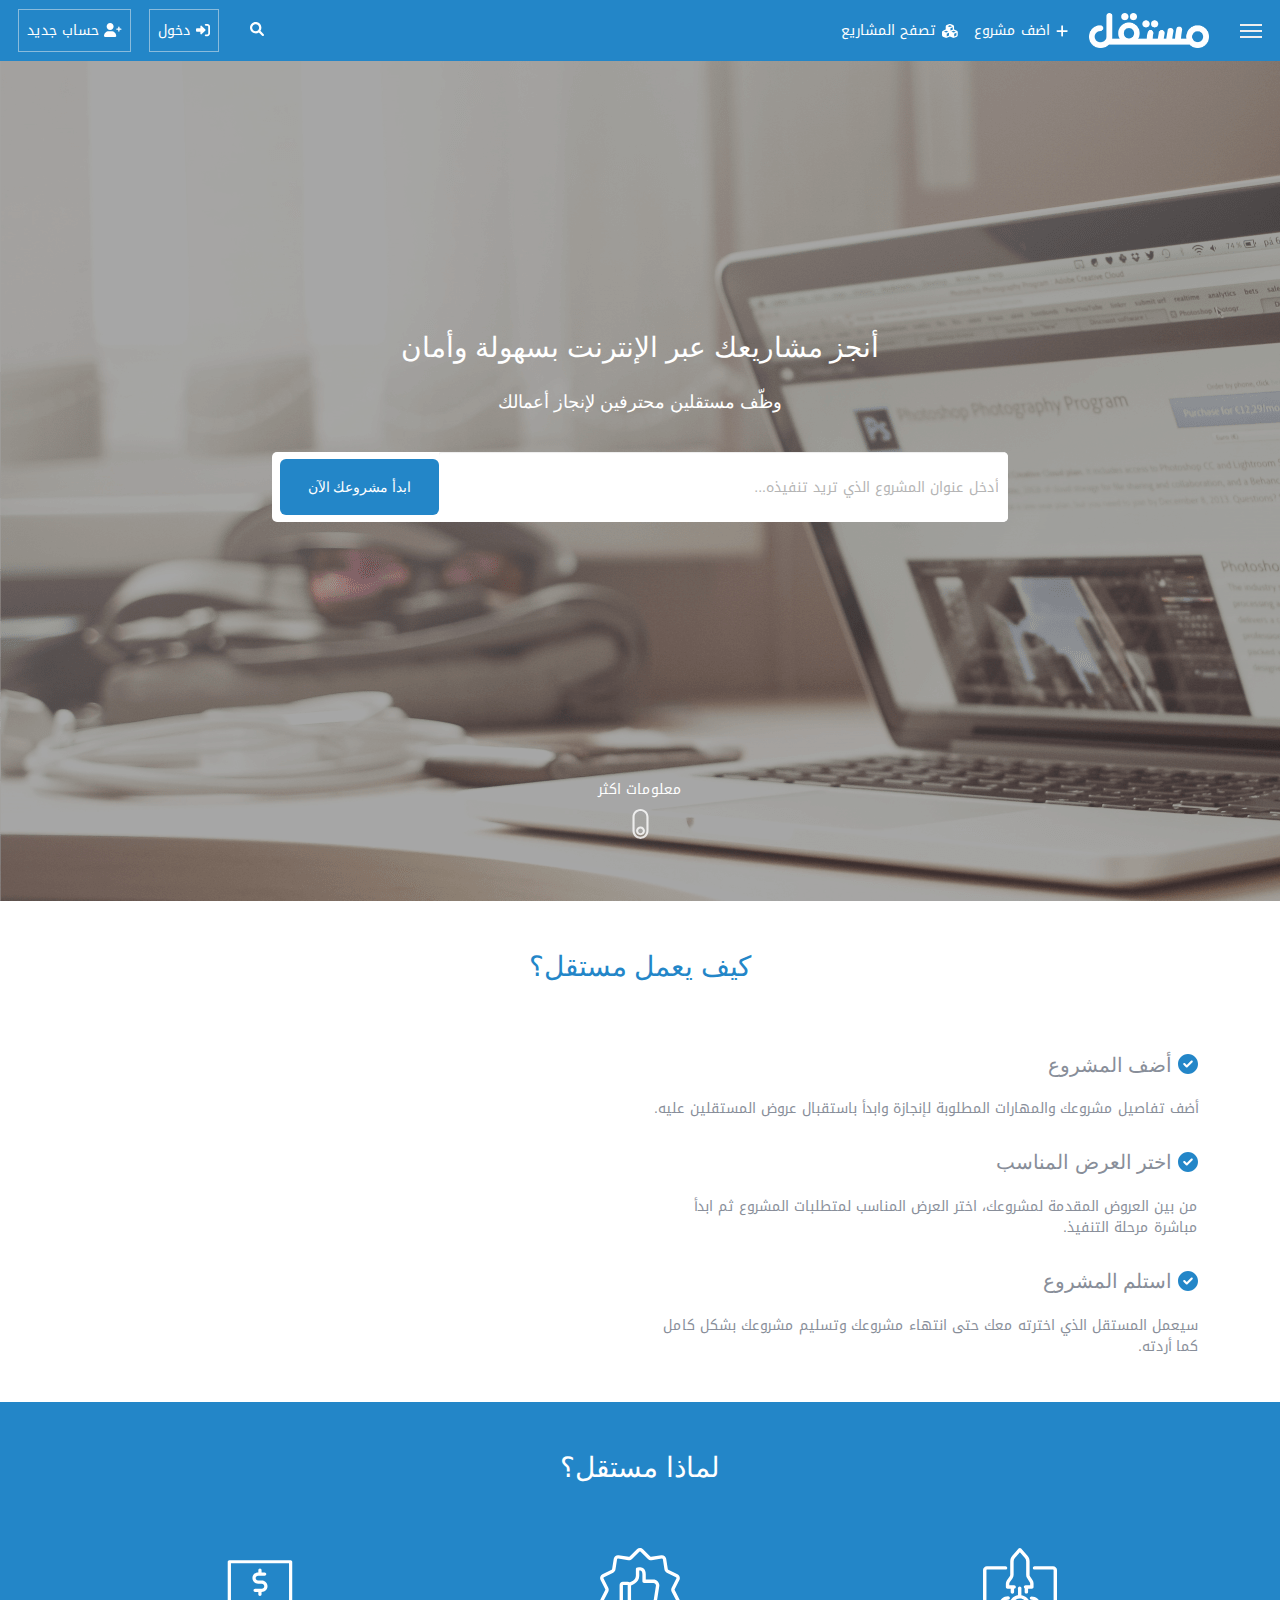
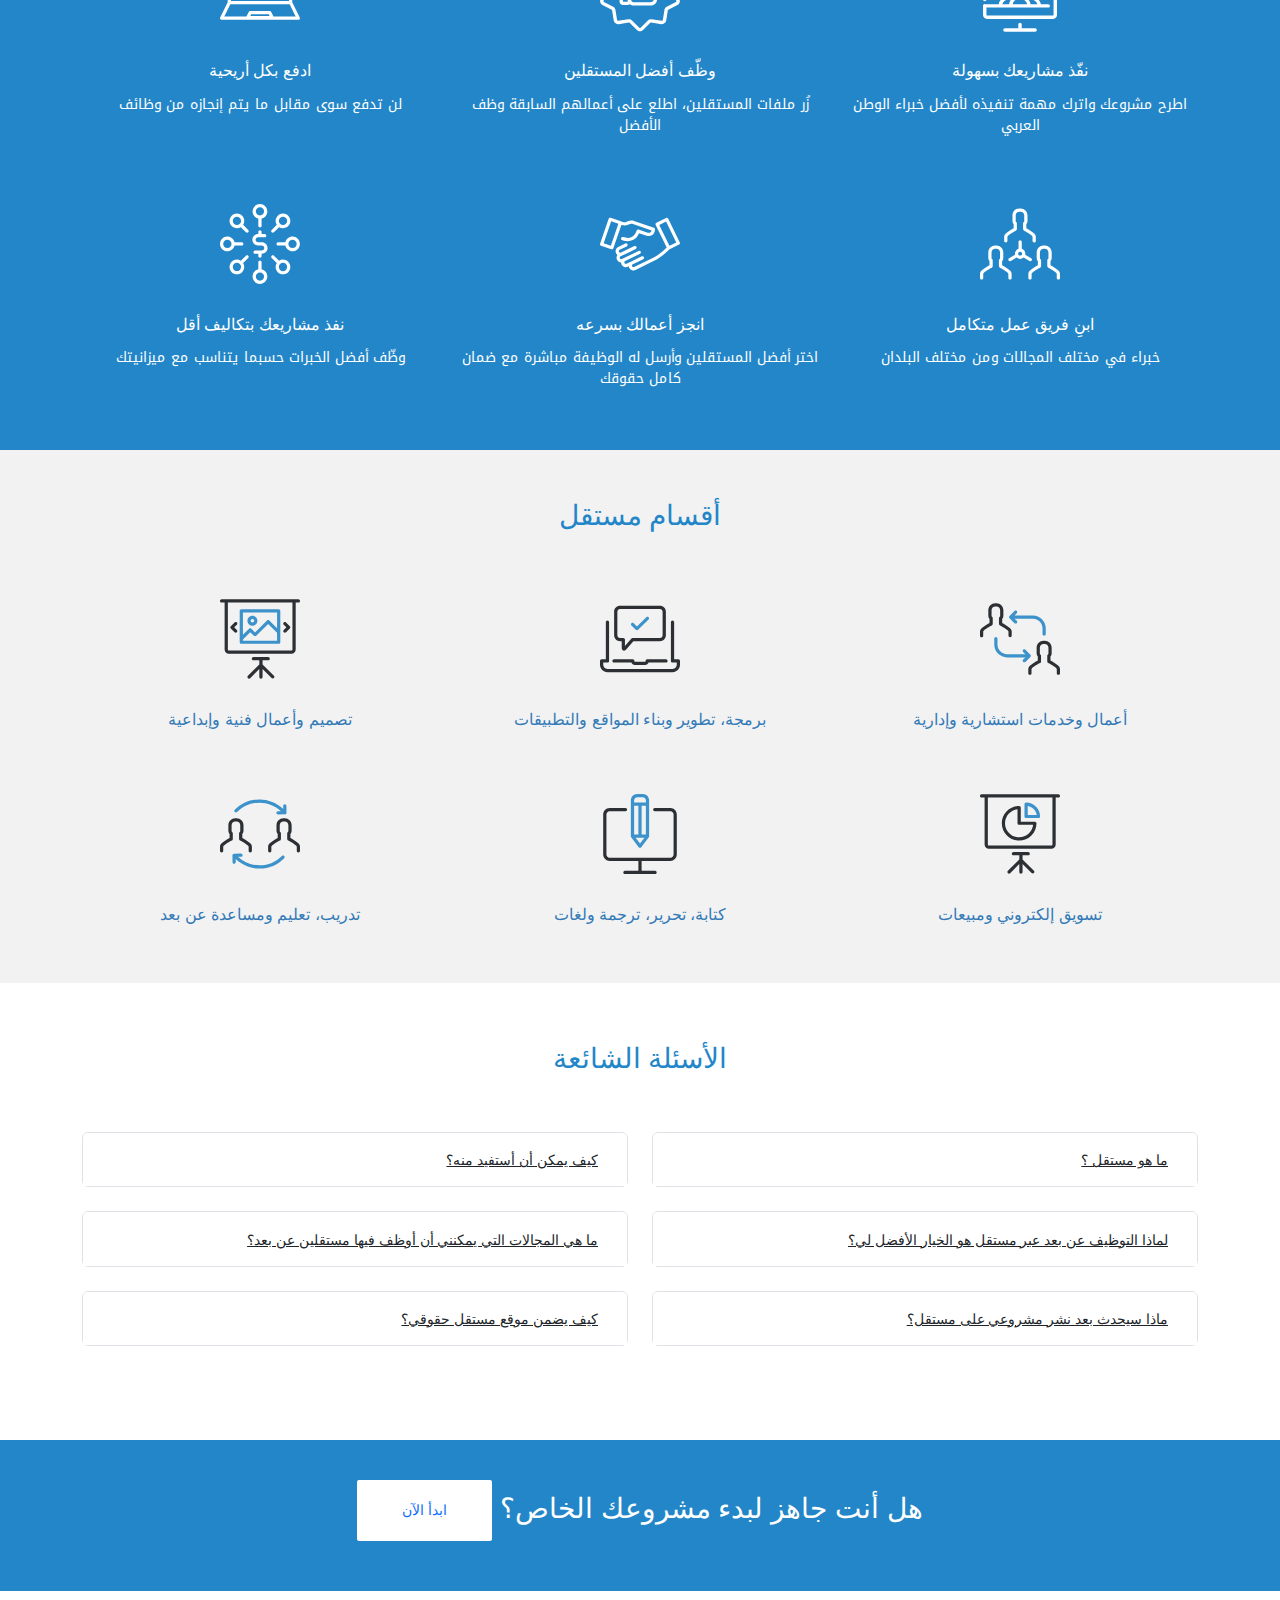
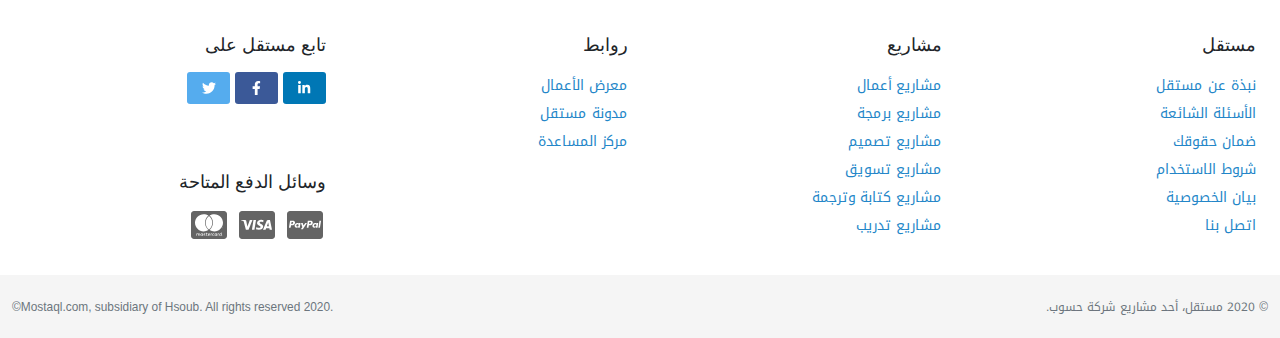
==== project-info.html @ 2484c8c3 "last update" ====
<!DOCTYPE html>
<html lang="ar" dir="rtl">

<head>
  <meta charset="UTF-8">
  <meta http-equiv="X-UA-Compatible" content="IE=edge">
  <meta name="viewport" content="width=device-width, initial-scale=1.0">
  <!-- Main Css Fonts File   -->
  <link rel="stylesheet" href="fonts/fontStyle.css">
  <!-- Main Normalize Css File   -->
  <link rel="stylesheet" href="css/normalize.css">
  <!-- Main FontAwesome Css File  -->
  <link rel="stylesheet" href="css/all.min.css">
  <!-- Main Bootstrap-RTL Css File   -->
  <link rel="stylesheet" href="css/bootstrap.rtl.min.css">
  <!-- Main Swiper Css File   -->
  <link rel="stylesheet" href="css/swiper-bundle.min.css">
  <!-- Main  Css File   -->
  <link rel="stylesheet" href="css/main.css">
  <title>Mostaqel</title>
</head>

<body>
  <nav class="navbar navbar-expand-md navbar-light main-bg-color  p-0 ">
    <div class="container-fluid p-0">
      <a href="" class="link-nav">
        <i class="custom-bars-icon"></i>
      </a>
      <a href="./index.html"><img class="logo logo-wp" src="./images/logo-wb.png" alt=""><img class="logo logo-mobile"
          src="./images/logo-mobile.png" alt=""></a>
      <a class="nav-link site-menu-item-link--is-button text-white nka mobile-login" href="./login.html"><i
          class="fas fa-sign-in-alt"></i> دخول</a>
      <div class="collapse navbar-collapse" id="navbarSupportedContent">
        <ul class="navbar-nav ml-auto pr-2">

          <li class="nav-item ml-3">
            <a class="nav-link text-white link-nav" href="#"><i class=" ml-1 fas fa-plus"></i> اضف مشروع</a>
          </li>
          <li class="nav-item">
            <a class="nav-link text-white link-nav" href="#"><i class=" ml-1 fas fa-cubes"></i> تصفح المشاريع</a>
          </li>
        </ul>
        <form class="form-inline my-2 my-lg-0">
          <ul class="navbar-nav">
            <li class="nav-item dropdown ml-3 link-nav">
              <a class=" border-0 text-white btn  " href="#"><i class="fas fa-search"></i></a>
            </li>
            <li class="nav-item    ">
              <a class="nav-link site-menu-item-link--is-button" href="./login.html"><i class="fas fa-sign-in-alt"></i> دخول</a>
            </li>
            <li class="nav-item ">
              <a class="nav-link site-menu-item-link--is-button" href="./register.html"><i class="fas fa-user-plus"></i> حساب جديد</a>
            </li>
          </ul>
        </form>
      </div>
    </div>
  </nav>
  <header class="main-header ">
    <div class="container">
      <div class="row">
        <div class="col-lg-2 col-md-1"> </div>
        <div class="col-lg-8 col-md-10">
          <h3 class="text-center  text-white nka ">أنجز مشاريعك عبر الإنترنت بسهولة وأمان</h1>
            <h4 class="text-center  text-white nka">وظّف مستقلين محترفين لإنجاز أعمالك
          </h3>
          <div class="  mx-auto  search-field">
            <input type="text" class="form-control search-project" placeholder="أدخل عنوان المشروع الذي تريد تنفيذه...">
            <a href="" class="main-bg-color border-0 text-white   start-project nka btn "> ابدأ مشروعك الآن</a>
          </div>
        </div>
      </div>
    </div>
    <div class="more-info">
      <p class="text-center nka"><a class="text-white" href="#howWork">معلومات اكثر <span class="d-block mt-2"><img
              src="./images/read-more.svg" alt=""> </span></a></p>
    </div>
  </header>
  <section class=" section-title how-work" id="howWork">
    <div class="container ">
      <h3 class="text-center  main-color">كيف يعمل مستقل؟</h3>
      <div class="row">
        <div class="col-md-6 mt-4 list-with-icons">
          <div>
            <h5><i class="fas fa-check-circle main-color"></i> أضف المشروع</h5>
            <p>أضف تفاصيل مشروعك والمهارات المطلوبة لإنجازة وابدأ باستقبال عروض المستقلين عليه.</p>
          </div>
          <div>
            <h5><i class="fas fa-check-circle main-color"></i> اختر العرض المناسب</h5>
            <p>من بين العروض المقدمة لمشروعك، اختر العرض المناسب لمتطلبات المشروع ثم ابدأ مباشرة مرحلة التنفيذ.</p>
          </div>
          <div>
            <h5><i class="fas fa-check-circle main-color"></i> استلم المشروع</h5>
            <p>سيعمل المستقل الذي اخترته معك حتى انتهاء مشروعك وتسليم مشروعك بشكل كامل كما أردته.</p>
          </div>
        </div>
        <div class="col-md-6 mt-4">
          <iframe class="w-100 h-100" src="https://www.youtube.com/embed/seO4l0shva0" frameborder="0"
            allow="accelerometer; autoplay; encrypted-media; gyroscope; picture-in-picture" allowfullscreen></iframe>
        </div>
      </div>
    </div>
  </section>
  <section class=" section-title main-bg-color  thumb">
    <div class="container ">
      <h3 class="text-center text-white">لماذا مستقل؟</h3>
      <div class="row ">
        <div class="col-md-4 col-6  why-item  text-center">
          <div class="mb-4">
            <img src="./images/startup.svg" alt="">
          </div>
          <div class="text-white">
            <h5>نفّذ مشاريعك بسهولة</h5>
            <p>اطرح مشروعك واترك مهمة تنفيذه لأفضل خبراء الوطن العربي</p>
          </div>
        </div>
        <div class="col-md-4 col-6  why-item  text-center">
          <div class="mb-4">
            <img src="./images/like.svg" alt="">
          </div>
          <div class="text-white">
            <h5>وظّف أفضل المستقلين</h5>
            <p>زُر ملفات المستقلين، اطلع على أعمالهم السابقة وظف الأفضل</p>
          </div>
        </div>
        <div class="col-md-4 col-6  why-item  text-center">
          <div class="mb-4">
            <img src="./images/laptop.svg" alt="">
          </div>
          <div class="text-white">
            <h5>ادفع بكل أريحية</h5>
            <p>لن تدفع سوى مقابل ما يتم إنجازه من وظائف</p>
          </div>
        </div>
        <div class="col-md-4 col-6  why-item  text-center">
          <div class="mb-4">
            <img src="./images/teamwork.svg" alt="">
          </div>
          <div class="text-white">
            <h5>ابنِ فريق عمل متكامل</h5>
            <p>خبراء في مختلف المجالات ومن مختلف البلدان</p>
          </div>
        </div>
        <div class="col-md-4 col-6  why-item  text-center">
          <div class="mb-4">
            <img src="./images/handshake.svg" alt="">
          </div>
          <div class="text-white">
            <h5>انجز أعمالك بسرعه</h5>
            <p>اختر أفضل المستقلين وأرسل له الوظيفة مباشرة مع ضمان كامل حقوقك</p>
          </div>
        </div>
        <div class="col-md-4 col-6  why-item  text-center">
          <div class="mb-4">
            <img src="./images/dollar-symbol.svg" alt="">
          </div>
          <div class="text-white">
            <h5>نفذ مشاريعك بتكاليف أقل</h5>
            <p>وظّف أفضل الخبرات حسبما يتناسب مع ميزانيتك</p>
          </div>
        </div>
      </div>
    </div>
  </section>
  <section class=" section-title sections bg-light-gray  thumb">
    <div class="container ">
      <h3 class="text-center main-color">أقسام مستقل</h3>
      <div class="row ">
        <div class="col-md-4 col-6  why-item  text-center">
          <div class="mb-4">
            <img src="./images/transfer-1.svg" alt="">
          </div>
          <div class="">
            <h5><a href="" class="text-link">أعمال وخدمات استشارية وإدارية</a></h5>

          </div>
        </div>
        <div class="col-md-4 col-6  why-item  text-center">
          <div class="mb-4">
            <img src="./images/laptop-1.svg" alt="">
          </div>
          <div class="">
            <h5><a href="" class="text-link"> برمجة، تطوير وبناء المواقع والتطبيقات</a></h5>

          </div>
        </div>
        <div class="col-md-4 col-6  why-item  text-center">
          <div class="mb-4">
            <img src="./images/graphic.svg" alt="">
          </div>
          <div class="">
            <h5><a href="" class="text-link"> تصميم وأعمال فنية وإبداعية</a></h5>

          </div>
        </div>
        <div class="col-md-4 col-6  why-item  text-center">
          <div class="mb-4">
            <img src="./images/pie-chart.svg" alt="">
          </div>
          <div class="">
            <h5><a href="" class="text-link"> تسويق إلكتروني ومبيعات</a></h5>

          </div>
        </div>
        <div class="col-md-4 col-6  why-item  text-center">
          <div class="mb-4">
            <img src="./images/computer.svg" alt="">
          </div>
          <div class="">
            <h5><a href="" class="text-link"> كتابة، تحرير، ترجمة ولغات</a></h5>

          </div>
        </div>
        <div class="col-md-4 col-6  why-item  text-center">
          <div class="mb-4">
            <img src="./images/transfer.svg" alt="">
          </div>
          <div class="">
            <h5><a href="" class="text-link"> تدريب، تعليم ومساعدة عن بعد</a></h5>

          </div>
        </div>
      </div>
    </div>
  </section>
  <section class=" section-title faqs  thumb">
    <div class="container ">
      <h3 class="text-center main-color">الأسئلة الشائعة</h3>
      <div class="row mt-5">
        <div class="col-lg-6 ">
          <div class="accordion " id="accordionExample">
            <div class="card mb-4 border">
              <div class="card-header border-bottom-0 bg-white" id="headingOne">
                <h2 class="mb-0">
                  <button class="btn btn-link collapsed text-dark" type="button" data-toggle="collapse"
                    data-target="#collapseOne2" aria-expanded="true" aria-controls="collapseOne">
                    ما هو مستقل ؟
                  </button>
                </h2>
              </div>
              <div id="collapseOne2" class="collapse " aria-labelledby="headingOne" data-parent="#accordionExample">
                <div class="card-body">
                  مستقل هو منصة عربية تتيح لأصحاب المشاريع والشركات التعاقد مع مستقلين محترفين للقيام بأعمالهم، وبنفس
                  الوقت يتيح للمستقلين المحترفين مكانًا لإيجاد مشاريع يعملون عليها ويكسبون من خلالها.
                </div>
              </div>
            </div>
            <div class="card mb-4 border">
              <div class="card-header border-bottom-0 bg-white" id="headingTwo">
                <h2 class="mb-0">
                  <button class="btn btn-link collapsed text-dark" type="button" data-toggle="collapse"
                    data-target="#collapseTwo2" aria-expanded="false" aria-controls="collapseTwo">
                    لماذا التوظيف عن بعد عبر مستقل هو الخيار الأفضل لي؟
                  </button>
                </h2>
              </div>
              <div id="collapseTwo2" class="collapse" aria-labelledby="headingTwo" data-parent="#accordionExample">
                <div class="card-body">
                  في السنوات الأخيرة انتشر على الصعيد العالمي نظام التوظيف عن بُعد، حيث تلجأ العديد من الشركات والمؤسسات
                  – وكذلك الأفراد – إلى الاستعانة بأفراد يعملون عن بُعد من المنزل أو أي مكان في العالم عبر الإنترنت.

                  التوظيف عن بعد لا يعترف بوجود الحدود الجغرافية؛ فبإمكانك توظيف مستقلين موهوبين ومبدعين من كل أنحاء
                  العالم، فيعمل كل واحد منهم من المكان المُفضل بالنسبة له بأريحية تامة، وفي الأوقات التي يحددها لنفسه؛
                  وبذلك ستتوفر للموظفين كافة العوامل الدافعة للإنتاج، وستتوفر للشركات مميزات منها انخفاض التكلفة وتوفير
                  جزء كبير من المال مع زيادة الإنتاجية، بالإضافة إلى الراحة الجسدية والنفسية.
                </div>
              </div>
            </div>
            <div class="card mb-4 border">
              <div class="card-header border-bottom-0 bg-white" id="headingThree">
                <h2 class="mb-0">
                  <button class="btn btn-link collapsed text-dark" type="button" data-toggle="collapse"
                    data-target="#collapseThree3" aria-expanded="false" aria-controls="collapseThree">
                    ماذا سيحدث بعد نشر مشروعي على مستقل؟
                  </button>
                </h2>
              </div>
              <div id="collapseThree3" class="collapse" aria-labelledby="headingThree" data-parent="#accordionExample">
                <div class="card-body">
                  بعد نشر مشروعك، سيبقى معلقًا بانتظار المراجعة من قبل الدعم الفني لموقع مستقل. وبعدها إمّا تتم الموافقة
                  عليه فيصلك إشعار بالموافقة ثم يظهر المشروع لجميع المستقلين للتقدم بعروضهم عليه، أو يتم رفضه مع ذكر
                  الأسباب التي أدت لذلك لكي تقوم بتعديله وإرساله من جديد للمراجعة والقبول.
                </div>
              </div>
            </div>
          </div>
        </div>
        <div class="col-lg-6 ">
          <div class="accordion" id="accordionExample1">
            <div class="card mb-4 border">
              <div class="card-header border-bottom-0 bg-white" id="headingOne">
                <h2 class="mb-0">
                  <button class="btn btn-link collapsed text-dark" type="button" data-toggle="collapse"
                    data-target="#collapseOne" aria-expanded="true" aria-controls="collapseOne">
                    كيف يمكن أن أستفيد منه؟
                  </button>
                </h2>
              </div>

              <div id="collapseOne" class="collapse " aria-labelledby="headingOne" data-parent="#accordionExample1">
                <div class="card-body">
                  في منصة مستقل تستطيع إضافة مشروعك كإنشاء موقع ويب أو تطبيق جوال أو حتى تصميم شعار وتلقي عروض من
                  المستقلين المحترفين المهتمين بالعمل عليه لتقارن بين العروض وتختار أفضلها، ثم تقوم بتوظيف المستقل صاحب
                  أفضل عرض وتتولى المتابعة معه حتى إتمام تنفيذ مشروعك، كما يمكنك البحث بنفسك عن أفضل المستقلين وتعرض
                  عليهم مشروعك بشكل مباشر للعمل عليه.
                </div>
              </div>
            </div>
            <div class="card mb-4 border">
              <div class="card-header border-bottom-0 bg-white" id="headingTwo">
                <h2 class="mb-0">
                  <button class="btn btn-link collapsed text-dark" type="button" data-toggle="collapse"
                    data-target="#collapseTwo" aria-expanded="false" aria-controls="collapseTwo">
                    ما هي المجالات التي يمكنني أن أوظف فيها مستقلين عن بعد؟
                  </button>
                </h2>
              </div>
              <div id="collapseTwo" class="collapse" aria-labelledby="headingTwo" data-parent="#accordionExample1">
                <div class="card-body">
                  تلجأ الشركات إلى توظيف العاملين عن بُعد في مختلف التخصصات، منها على سبيل المثال لا الحصر العاملين في
                  مجال البرمجة، وتحرير النصوص، والتسويق الإلكتروني، والتصميم والإعلانات، والترجمة،وادخال البيانات،
                  وكتابة المقالات، وبعض أعمال العلاقات العامة عبر الإنترنت، وتصميم المواقع الإلكترونية وإدارة المواقع
                  الإلكترونية، والدراسات والتحاليل السوقية وغيرها من التخصصات.
                </div>
              </div>
            </div>
            <div class="card mb-4 border">
              <div class="card-header border-bottom-0 bg-white" id="headingThree">
                <h2 class="mb-0">
                  <button class="btn btn-link collapsed text-dark" type="button" data-toggle="collapse"
                    data-target="#collapseThree" aria-expanded="false" aria-controls="collapseThree">
                    كيف يضمن موقع مستقل حقوقي؟
                  </button>
                </h2>
              </div>
              <div id="collapseThree" class="collapse" aria-labelledby="headingThree" data-parent="#accordionExample1">
                <div class="card-body">
                  موقع مستقل يضمن لك حقك المالي بشكل كامل فلا داع ﻷي قلق، كن مطمئنا عند إنشاء أي مشاريع جديدة أو تقديم
                  عروضك على المشاريع المعروضة في الموقع، حيث يقوم موقع مستقل بدور الوسيط بين صاحب المشروع وبين المستقل
                  ويحمي حقوق الطرفين المالية في حال الالتزام بشروط موقع مستقل وبنود الضمان وتوضيح الاتفاق تماما.
                </div>
              </div>
            </div>
          </div>
        </div>
      </div>
    </div>
  </section>
  <section class=" section-title sections  thumb main-bg-color">
    <div class="container ">
      <h3 class="text-center main-color text-white">هل أنت جاهز لبدء مشروعك الخاص؟ <button
          class="btn btn-lg text-primary bg-white mr-2 btn-default">ابدأ الآن</button></h3>
    </div>
  </section>
  <footer>
    <div class="container-fluid pdn--vl">
      <div class="job-type">
        <div class="row w-100 m-0 p-0">
          <div class="col-lg col-md-3 col-sm-6 col-6">
            <h5 class=" text-right main-color footer-title text-dark "> مستقل </h5>
            <ul class="list-unstyled text-right p-0">
              <li><a class="main-color" href="">نبذة عن مستقل</a></li>
              <li><a class="main-color" href="">الأسئلة الشائعة</a></li>
              <li><a class="main-color" href="">ضمان حقوقك</a></li>
              <li><a class="main-color" href="">شروط الاستخدام</a></li>
              <li><a class="main-color" href="">بيان الخصوصية</a></li>
              <li><a class="main-color" href="">اتصل بنا</a></li>
            </ul>
          </div>
          <div class="col-lg col-md-3 col-sm-6 col-6">
            <h5 class=" text-right main-color footer-title  text-dark">مشاريع</h5>
            <ul class="list-unstyled text-right p-0">
              <li><a class="main-color" href="">مشاريع أعمال</a></li>
              <li><a class="main-color" href="">مشاريع برمجة</a></li>
              <li><a class="main-color" href="">مشاريع تصميم</a></li>
              <li><a class="main-color" href="">مشاريع تسويق</a></li>
              <li><a class="main-color" href="">مشاريع كتابة وترجمة</a></li>
              <li><a class="main-color" href="">مشاريع تدريب</a></li>
            </ul>
          </div>
          <div class="col-md-6">
            <div class="row p-0 w-100 m-0">
              <div class="col-md-6 col-6 p-0">
                <div class="">
                  <h5 class=" text-right main-color footer-title text-dark ">روابط</h5>
                  <ul class="list-unstyled text-right p-0">
                    <li><a class="main-color" href="">معرض الأعمال</a></li>
                    <li><a class="main-color" href="">مدونة مستقل</a></li>
                    <li><a class="main-color" href="">مركز المساعدة</a></li>
                  </ul>
                </div>
              </div>
              <div class="col-md-6 col-6 p-0">
                <div>
                  <h5 class=" text-right main-color footer-title text-dark "> تابع مستقل على</h5>
                  <ul class="list-unstyled text-right p-0">
                    <li class="d-inline-block"><a class="main-color" href=""><span class="icon-f linkedin"><i
                            class="fab fa-linkedin-in"></i></span></a></li>
                    <li class="d-inline-block"><a class="main-color" href=""><span class="icon-f face"><i
                            class="fab fa-facebook-f"></i></span></a></li>
                    <li class="d-inline-block"><a class="main-color" href=""><span class="icon-f twit"><i
                            class="fab fa-twitter"></i></span></a></li>
                  </ul>
                </div>
              </div>
            </div>
            <div class="row p-0 w-100 m-0">
              <div class="col col-md-6 col-12 p-0"></div>
              <div class="col col-md-6 col-12 p-0">
                <div class=" ">
                  <div>
                    <h5 class=" text-right main-color footer-title text-dark ">وسائل الدفع المتاحة</h5>
                    <ul class="list-unstyled text-right p-0">
                      <li class="d-inline-block"><a class="main-color" href=""><span class="icon-f pay-method "><i
                              class="fab fa-cc-paypal"></i></span></a></li>
                      <li class="d-inline-block"><a class="main-color" href=""><span class="icon-f pay-method "><i
                              class="fab fa-cc-visa"></i></span></a></li>
                      <li class="d-inline-block"><a class="main-color" href=""><span class="icon-f pay-method "><i
                              class="fab fa-cc-mastercard"></i></span></a></li>
                    </ul>
                  </div>
                </div>
              </div>
            </div>
          </div>
        </div>


      </div>
    </div>
    </div>
    </div>
    <div class="bg-gray-lighter">
      <div class=" last-footer container-fluid">
        <div class="row pdn--vm ">
          <div class="col-md-6 text-muted"><small>© 2020 مستقل، أحد مشاريع شركة حسوب.</small></div>
          <div class="col-md-6 text-muted copy-mo "><small class="sans">.2020 Mostaql.com, subsidiary of Hsoub. All
              rights reserved© </small>
          </div>
        </div>
      </div>
    </div>
  </footer>
 <!-- Main Js Jquery File -->
 <script src="js/jquery-3.3.1.min.js"></script>
 <!-- Main Js FontAwesome File -->
 <script src="js/all.min.js"></script>
 <!-- Main Js Bootstrap File -->
 <script src="js/bootstrap.bundle.min.js"></script>
 <!-- Main Js Swiper File -->
 <script src="js/swiper-bundle.min.js"></script>
 <!-- Main Js File -->
 <script src="js/main.js"></script>
</body>

</html>
---- fonts/fontStyle.css ----
@font-face {
    font-family: 'Noto Kufi Arabic';
    src: url('NotoKufiArabic-ExtraBold.woff2') format('woff2'),
        url('NotoKufiArabic-ExtraBold.woff') format('woff');
    font-weight: bold;
    font-style: normal;
    font-display: swap;
}

@font-face {
    font-family: 'Noto Kufi Arabic';
    src: url('NotoKufiArabic-Bold.woff2') format('woff2'),
        url('NotoKufiArabic-Bold.woff') format('woff');
    font-weight: bold;
    font-style: normal;
    font-display: swap;
}

@font-face {
    font-family: 'Noto Kufi Arabic';
    src: url('NotoKufiArabic-Black.woff2') format('woff2'),
        url('NotoKufiArabic-Black.woff') format('woff');
    font-weight: 900;
    font-style: normal;
    font-display: swap;
}

@font-face {
    font-family: 'Noto Kufi Arabic';
    src: url('NotoKufiArabic-Light.woff2') format('woff2'),
        url('NotoKufiArabic-Light.woff') format('woff');
    font-weight: 300;
    font-style: normal;
    font-display: swap;
}

@font-face {
    font-family: 'Noto Kufi Arabic';
    src: url('NotoKufiArabic-ExtraLight.woff2') format('woff2'),
        url('NotoKufiArabic-ExtraLight.woff') format('woff');
    font-weight: 200;
    font-style: normal;
    font-display: swap;
}

@font-face {
    font-family: 'Noto Kufi Arabic';
    src: url('NotoKufiArabic-Medium.woff2') format('woff2'),
        url('NotoKufiArabic-Medium.woff') format('woff');
    font-weight: 500;
    font-style: normal;
    font-display: swap;
}

@font-face {
    font-family: 'Noto Kufi Arabic';
    src: url('NotoKufiArabic-Regular.woff2') format('woff2'),
        url('NotoKufiArabic-Regular.woff') format('woff');
    font-weight: normal;
    font-style: normal;
    font-display: swap;
}

@font-face {
    font-family: 'Noto Kufi Arabic';
    src: url('NotoKufiArabic-Thin.woff2') format('woff2'),
        url('NotoKufiArabic-Thin.woff') format('woff');
    font-weight: 100;
    font-style: normal;
    font-display: swap;
}

@font-face {
    font-family: 'Noto Kufi Arabic';
    src: url('NotoKufiArabic-SemiBold.woff2') format('woff2'),
        url('NotoKufiArabic-SemiBold.woff') format('woff');
    font-weight: 600;
    font-style: normal;
    font-display: swap;
}
---- css/main.css ----
.hidden-y-x {
  overflow-x: hidden;
  overflow-y: hidden;
}

.row-gap-24 {
  row-gap: 24px;
}

.fs-10px {
  font-size: 10px;
}

.fs-11px {
  font-size: 11px;
}

.fs-12 {
  font-size: 12px;
}

.fs-13px {
  font-size: 13px;
}

.fs-14px {
  font-size: 14px;
}

.fs-15px {
  font-size: 15px;
}

.fs-16px {
  font-size: 16px;
}

.fs-26px {
  font-size: 26px;
}

.fw-600 {
  font-weight: 600 !important;
}

.w-fit {
  width: -moz-fit-content;
  width: fit-content;
}

.h-fit {
  height: -moz-fit-content;
  height: fit-content;
}

.w-150px {
  width: 150px;
}

.main-bg-color {
  background-color: #2386c8;
}

.bg-light-gray {
  background: #f2f2f2;
}

.bg-gray-lighter {
  background-color: #f5f5f5;
}

.main-color {
  color: #2386c8;
}

.color-222 {
  color: #222;
}

.color-777 {
  color: #777;
}

.green-color {
  color: #3bc100;
}

.opacity-0_5 {
  opacity: 0.5;
}

.opacity-1 {
  opacity: 1;
}

@media print {
  .not-print {
    display: none !important;
  }
}
.btn-info {
  color: white;
  background-color: #1e75ae;
  border-color: #1c6ca1;
}

.btn-lg {
  border-radius: 2px;
  border-width: 0;
  padding: 20px 45px;
}

.btn-default {
  color: #575858;
  background-color: #f5f5f5;
  border-color: #bababa;
  transition: 0.2s all ease-in-out;
}

.btn-default:hover {
  background-color: rgb(233, 233, 233) !important;
}

.form-control {
  width: 100%;
  height: 40px;
  padding: 6px 12px;
  background-color: #f7f9fc;
  background-image: none;
  border: 1px solid #aaafb9;
  border-radius: 2px;
  box-shadow: inset 0 1px 1px rgba(0, 0, 0, 0.075);
  transition: border-color 0.15s ease-in-out, box-shadow 0.15s ease-in-out;
}

* {
  box-sizing: border-box;
  padding: 0%;
  margin: 0%;
}

html {
  scroll-behavior: smooth;
}

body {
  min-height: 100vh;
  font-family: "Noto Kufi Arabic", sans-serif;
  font-size: 14px;
  color: #888e99;
}

ul {
  list-style: none;
  padding: 0%;
  margin: 0%;
}

a {
  text-decoration: none;
  color: #337ab7;
}
a:hover {
  color: #185a87;
}

button {
  border: none;
  outline: none;
}

input:focus,
select:focus {
  outline: none;
}

input {
  direction: rtl !important;
}
input:focus::-moz-placeholder {
  opacity: 0;
  -moz-transition: 0.3s;
  transition: 0.3s;
}
input:focus::placeholder {
  opacity: 0;
  transition: 0.3s;
}

/* navbar css style */
/* header */
/* How it Work */
#navbarSupportedContent {
  justify-content: space-between;
}

.dropdown {
  margin-left: 13px;
}

.navbar-light .navbar-nav .active > .nav-link {
  color: rgba(255, 255, 255, 0.9);
}
.navbar-light .navbar-nav .nav-link.active {
  color: rgba(255, 255, 255, 0.9);
}
.navbar-light .navbar-nav .nav-link.show {
  color: rgba(255, 255, 255, 0.9);
}
.navbar-light .navbar-nav .show > .nav-link {
  color: rgba(255, 255, 255, 0.9);
}
.navbar-light .navbar-nav .nav-link {
  gap: 6px;
  color: rgb(255, 255, 255);
  font-size: 14px;
}
.navbar-light .navbar-nav .nav-link:focus {
  color: rgba(255, 255, 255, 0.9);
}
.navbar-light .navbar-nav .nav-link:hover {
  color: rgba(255, 255, 255, 0.9);
}
.navbar-light .navbar-brand {
  color: rgba(255, 255, 255, 0.9);
}

.custom-bars-icon {
  display: block;
  width: 22px;
  height: 2px;
  margin: 29px 18px;
  background-color: #efefef;
  box-shadow: 0 6px 0 0 #efefef, 0 -6px 0 0 #efefef;
}

.logo {
  width: 120px;
  margin: 0 13px;
}

.main-header h3 {
  line-height: 2em;
}
.main-header h4 {
  line-height: 2em;
}

h3 {
  font-size: 28px;
}

.h3 {
  font-size: 28px;
}

.link-nav {
  height: 60px;
  display: flex;
  align-items: center;
  justify-content: center;
  transition: 0.2s all ease-in-out;
  min-width: 50px;
}
.link-nav:hover {
  background-color: #2cabe3;
}

.start-project {
  width: 200px;
  height: calc(100% - 14px);
  display: flex;
  justify-content: center;
  align-items: center;
  margin-left: 8px;
}

.form-control:focus {
  border: 0;
  outline: 0;
  box-shadow: none;
}

header {
  min-height: 100vh;
  padding-bottom: 60px;
  margin-top: -60px;
  display: flex;
  justify-content: center;
  align-items: center;
  flex-direction: column;
  background-image: url("../images/header-bg-1.png");
}

.search-project {
  height: 100%;
  border: 0 !important;
}

.search-field {
  height: 70px;
  background-color: #fff;
  border-radius: 5px;
  margin-top: 2rem;
  display: flex;
  flex-direction: row;
  align-items: center;
  overflow: hidden;
}

.more-info {
  position: absolute;
  bottom: 5%;
  left: 50%;
  transform: translateX(-50%);
}

.sections img {
  max-width: 80px;
  height: 84px !important;
}

.thumb img {
  max-width: 80px;
  height: 84px !important;
}

.list-with-icons p {
  margin: 15px auto 25px;
}

.why-item {
  text-align: center;
  margin: 25px 0px;
}
.why-item h5 {
  font-size: 16px;
}

section {
  padding: 20px;
}

.section-title h3 {
  margin: 20px auto 30px;
}

.faqs {
  padding: 30px 0 70px;
}

/* Footer =============================================*/
/* // Extra small devices (portrait phones, less than 576px) */
/* // Small devices (landscape phones, 576px and up) */
/* // Medium devices (tablets, 768px and up) */
/* // Large devices (desktops, 992px and up) */
/* // Extra large devices (large desktops, 1200px and up) */
.icon-f {
  width: 43px;
  height: 32px;
  text-align: center;
  color: #fff;
  display: flex;
  justify-content: center;
  align-items: center;
  border-radius: 3px;
}

.twit {
  background-color: #55acee;
}

.face {
  background-color: #3b5998;
}

.linkedin {
  background-color: #0077b5;
}

.footer-title {
  margin-top: 10px;
  margin-bottom: 10px;
  font-size: 18px;
  line-height: 1.84;
  font-weight: 500;
}

footer li {
  line-height: 2;
}
footer small {
  font-size: 85%;
}
footer .pdn--vl {
  padding-top: 28px;
  padding-bottom: 28px;
}

.pdn--vm {
  padding-top: 21px;
  padding-bottom: 21px;
}

.copy-mo {
  text-align: left;
}

.pay-method {
  font-size: 32px;
  color: rgb(100, 100, 100);
}

@media (max-width: 575.98px) {
  .list-with-icons {
    order: 2;
  }
  .btn-default {
    margin-top: 12px;
  }
  .section-title h3 {
    font-size: 24px;
  }
}
@media (min-width: 576px) and (max-width: 767.98px) {
  .btn-default {
    margin-top: 12px;
  }
  .last-footer {
    text-align: center;
  }
  .copy-mo {
    text-align: center;
  }
}
@media (max-width: 767.98px) {
  .last-footer {
    text-align: center;
  }
  .copy-mo {
    text-align: center;
  }
  .mobile-login {
    margin-right: auto;
  }
  .navbar > .container-fluid {
    justify-content: start;
  }
  .logo-wp {
    display: none;
  }
  .search-project {
    display: none !important;
  }
  .search-field {
    background-color: transparent;
    text-align: center;
    display: block;
    height: 60px;
    overflow: visible;
  }
  .start-project {
    margin: auto;
  }
  .logo-mobile {
    width: 40px;
  }
}
@media (min-width: 768px) {
  .mobile-login {
    display: none;
  }
  .logo-mobile {
    display: none;
  }
}
/* Start Login Page *********************************************************************************/
/* Register page ********************************************************************/
/* Projects *****************************************************************************/
/* Projects */
/* Create page project *************************************************************************/
/* Main Profile Page *************************************************************************/
/* Profile page *******************************************************/
.sans {
  font-family: sans-serif;
}

.site-menu-item-link--is-button {
  margin: 9px 0 9px 18px;
  border: solid 1px rgba(239, 239, 239, 0.5);
  font-size: 14px;
  padding: 10px 9px;
}
.site-menu-item-link--is-button:hover {
  color: #fff !important;
  background-color: #2cabe3;
}

.is-flex-center {
  display: flex;
  align-items: center;
  justify-content: center;
}

.wrapper {
  padding-top: 70px;
  background-color: #eceff4;
}

.main {
  background-color: #fff;
}

h2 {
  font-size: 20px;
  font-size: 20px;
  font-family: "NotoKufiArabic", "Open Sans", "Helvetica Neue", Helvetica, Arial, sans-serif;
  line-height: 1.84;
}

.provider--google {
  color: #fff;
  background-color: #dd4b39;
}

.provider--office365 {
  color: #fff;
  background-color: #0f4bac;
  margin-top: 10px;
}

.fa-2x {
  font-size: 2em;
  font-size: 2em;
}

.provider span {
  margin: 0 5px;
}

.main-spacer {
  font-size: 14px;
}

.login-icon-2 {
  font-size: 27px;
}

.so-pad {
  padding: 12px;
  margin-bottom: 20px;
}
.so-pad span {
  margin: 0 10px;
}

.container--small {
  max-width: 768px;
}

.hr-text {
  line-height: 1em;
  position: relative;
  outline: 0;
  border: 0;
  color: #000;
  text-align: center;
  height: 1.5em;
  opacity: 0.5;
}
.hr-text:before {
  content: "";
  background: linear-gradient(90deg, transparent, #818078, transparent);
  position: absolute;
  left: 0;
  top: 50%;
  width: 100%;
  height: 1px;
}
.hr-text:after {
  content: attr(data-content);
  position: relative;
  display: inline-block;
  color: #000;
  padding: 0 0.5em;
  line-height: 1.5em;
  background-color: #fff;
}

.form-control {
  padding: 9px 10px;
  display: block;
  font-size: 14px;
  line-height: 1.42857;
  color: #888e99;
  border: 1px solid #ccc;
  background-color: #fff;
}

output {
  display: block;
  font-size: 14px;
  line-height: 1.42857;
  color: #888e99;
}

.checkbox label {
  font-weight: 400;
  font-size: 14px;
}

label {
  font-weight: 400;
  font-size: 14px;
  margin-bottom: 10px;
  display: inline-block;
  color: rgb(95, 95, 95);
  font-family: "NotoKufiArabic";
  font-size: 14px;
  font-family: "NotoKufiArabic", "Open Sans", "Helvetica Neue", Helvetica, Arial, sans-serif;
  font-size: 14px;
}

form input:focus {
  border: 1px solid #ddd;
}
form input:active {
  border: 1px solid #ddd;
}
form .form-control:focus {
  border: 1px solid #ddd;
}

.btn-primary {
  color: #fff;
  background-color: #2caae2;
  border-color: #2caae2;
}

.enter {
  padding: 8px 15px;
}

.c-lab {
  color: rgb(95, 95, 95);
}

.container-form {
  background-color: #f7f9fc;
  padding: 40px 30px;
}

.star-required {
  color: rgba(255, 0, 0, 0.589);
  font-size: 10px;
}

input::-moz-placeholder {
  color: rgb(180, 180, 180) !important;
}

input::placeholder {
  color: rgb(180, 180, 180) !important;
}

.my-bg {
  background-color: #f0f0f0;
}

.heada__page_title {
  border: 0px !important;
  padding: 1px !important;
  padding: 7px;
  border: 0 solid #eaeaea;
  border-bottom-width: 1px;
}
.heada__page_title .heada__title {
  padding: 7px 14px;
}

.heada__title {
  color: rgb(34, 34, 34);
  margin: 0;
  padding: 7px;
}

.dropdown-toggle::after {
  display: none;
}

.table thead {
  font-family: "NotoKufiArabic";
  font-size: 14px;
  font-family: "NotoKufiArabic", "Open Sans", "Helvetica Neue", Helvetica, Arial, sans-serif;
  font-size: 14px;
}

.collection-browse--table thead {
  font-family: "NotoKufiArabic";
  font-size: 14px;
  font-family: "NotoKufiArabic", "Open Sans", "Helvetica Neue", Helvetica, Arial, sans-serif;
  font-size: 14px;
}
.collection-browse--table .info-td {
  margin-top: 7px;
  margin-bottom: 7px;
  margin-top: 7px;
  margin-bottom: 7px;
}
.collection-browse--table .collection__meta-list {
  padding-right: 0;
  list-style: none;
}
.collection-browse--table .collection__meta-list > li {
  display: inline-block;
  padding-right: 5px;
  padding-left: 5px;
}

.nav {
  font-family: "NotoKufiArabic";
  font-size: 14px;
  font-family: "NotoKufiArabic", "Open Sans", "Helvetica Neue", Helvetica, Arial, sans-serif;
  font-size: 14px;
}

.btn {
  font-family: "NotoKufiArabic";
  font-size: 14px;
  font-family: "NotoKufiArabic", "Open Sans", "Helvetica Neue", Helvetica, Arial, sans-serif;
  font-size: 14px;
}

.dropdown-menu {
  font-family: "NotoKufiArabic";
  font-size: 14px;
  font-family: "NotoKufiArabic", "Open Sans", "Helvetica Neue", Helvetica, Arial, sans-serif;
  font-size: 14px;
}
.dropdown-menu > li > a {
  padding: 5px 14px;
  transition-duration: 0.1s;
  font-weight: normal;
  line-height: 1.42857;
  color: #314459;
  white-space: nowrap;
  clear: both;
  display: block;
}
.dropdown-menu > li > a:hover {
  text-decoration: none;
  color: #eff2f3;
  background-color: #1e75ae;
}
.dropdown-menu > li > a:focus {
  text-decoration: none;
  color: #eff2f3;
  background-color: #1e75ae;
}

.text-meta {
  font-family: "NotoKufiArabic";
  font-size: 14px;
  font-family: "NotoKufiArabic", "Open Sans", "Helvetica Neue", Helvetica, Arial, sans-serif;
  font-size: 14px;
}

.dropzone--box-message {
  font-family: "NotoKufiArabic";
  font-size: 14px;
  position: relative;
  display: block;
  padding: 10px 15px;
  margin-bottom: -1px;
  background-color: #fff;
  border: 1px solid #ddd;
  font-family: "NotoKufiArabic", "Open Sans", "Helvetica Neue", Helvetica, Arial, sans-serif;
  font-size: 14px;
}
.dropzone--box-message:first-child {
  border-top-left-radius: 0px;
  border-top-right-radius: 0px;
}

.voicemessage--box-message {
  font-family: "NotoKufiArabic";
  font-size: 14px;
  position: relative;
  display: block;
  padding: 10px 15px;
  margin-bottom: -1px;
  background-color: #fff;
  border: 1px solid #ddd;
  font-family: "NotoKufiArabic", "Open Sans", "Helvetica Neue", Helvetica, Arial, sans-serif;
  font-size: 14px;
}
.voicemessage--box-message:first-child {
  border-top-left-radius: 0px;
  border-top-right-radius: 0px;
}

button {
  font-family: "NotoKufiArabic";
  font-size: 14px;
  font-family: "NotoKufiArabic", "Open Sans", "Helvetica Neue", Helvetica, Arial, sans-serif;
  font-size: 14px;
}

select {
  font-family: "NotoKufiArabic";
  font-size: 14px;
  font-family: "NotoKufiArabic", "Open Sans", "Helvetica Neue", Helvetica, Arial, sans-serif;
  font-size: 14px;
}

#filter-sidebar input[type=text] {
  background-color: #fafafa !important;
}
#filter-sidebar input[type=radio] {
  background-color: #fafafa !important;
}
#filter-sidebar input[type=checkbox] {
  background-color: #fafafa !important;
}
#filter-sidebar .selectize-control.single .selectize-input.input-active {
  background-color: #fafafa !important;
}
#filter-sidebar .selectize-input {
  background-color: #fafafa !important;
}
#filter-sidebar label {
  margin-bottom: 15px !important;
}

.parent {
  color: #333333;
}
.parent label {
  color: #333333;
}

.btn-link {
  color: #2386c8;
  font-weight: normal;
  cursor: pointer;
  border-radius: 0;
}

.mb--4 {
  margin-top: -4px !important;
}

.selectize-input {
  padding: 2px 12px 2px 21px;
  min-height: 34px;
  padding: 2px 12px 2px 21px;
  min-height: 34px;
}
.selectize-input > input {
  display: inline-block !important;
  padding: 0 !important;
  min-height: 0 !important;
  max-height: none !important;
  max-width: 100% !important;
  margin: 0 2px 0 0 !important;
  text-indent: 0 !important;
  border: 0 none !important;
  background: none !important;
  line-height: 1.85 !important;
  -webkit-user-select: auto !important;
  box-shadow: none;
}

.pdn--vt {
  padding-top: 7px;
  padding-bottom: 7px;
}

.action--button-header {
  padding-top: 7px;
  padding-bottom: 7px;
}

.pdn--hs {
  padding-left: 14px;
  padding-right: 14px;
}

.js .js-hide {
  display: none !important;
}

.ui-slider .ui-slider-handle {
  border: 1px solid #2e3e50 !important;
  border-radius: 50px;
  background: #314459 !important;
  position: absolute;
  width: 20px;
  height: 20px;
}

.ui-widget-header {
  background-color: #2386c8 !important;
}

.ui-slider-horizontal {
  height: 10px;
}
.ui-slider-horizontal .ui-slider-handle {
  top: -6px;
}

.uavatar--56 {
  width: 56px;
  height: 56px;
}

.uavatar {
  max-width: none;
  overflow: hidden;
  max-width: none;
  overflow: hidden;
}

.media-object {
  display: block;
}

.img-circle {
  border-radius: 50%;
  border-radius: 50%;
}

.img-thumbnail {
  padding: 4px;
  line-height: 1.42857;
  background-color: #fff;
  border: 1px solid #ddd;
  border-radius: 0px;
  transition: all 0.2s ease-in-out;
  display: inline-block;
  width: 100% \9 ;
  max-width: 100%;
  height: auto;
}

.project__meta.list-meta-items li {
  font-size: 12px !important;
}

.list-meta-items {
  margin-right: 0;
  margin-bottom: 0;
  vertical-align: top;
  padding-right: 0;
  list-style: none;
}
.list-meta-items > li {
  display: inline-block;
  padding-right: 5px;
  padding-left: 5px;
}

tr {
  border-bottom: 1px solid #ddd;
}
tr td {
  vertical-align: middle !important;
  border: 0 !important;
}

table {
  background-color: #fff;
}

.img-cir {
  border-radius: 50% !important;
}

.btn.btn-sm {
  font-size: 12px !important;
}

.btn-group-sm > .btn {
  font-size: 12px !important;
}

.page-link {
  position: relative;
  display: block;
  padding: 12px 15px 7px;
  font-size: 12px;
}

.pagination {
  justify-content: center;
}

.video-how {
  width: 100%;
  height: 100%;
  min-width: 250px;
  min-height: 200px;
}

.modal-content iframe {
  min-height: 400px;
}

.copy {
  color: #314459;
}

.user-main-profile {
  border-radius: 50%;
  width: 84px;
  height: 84px;
}

h4 {
  font-size: 18px;
  font-family: "NotoKufiArabic", "Open Sans", "Helvetica Neue", Helvetica, Arial, sans-serif;
  line-height: 1.84;
}

.text-mega {
  font-size: 52px;
}

.uavatar--84 {
  width: 84px;
  height: 84px;
}

.mrg--vt {
  margin-top: 7px;
  margin-bottom: 7px;
  margin-top: 7px;
  margin-bottom: 7px;
}

.pdn--as {
  padding: 14px;
  padding: 14px;
}

h1 {
  font-family: "NotoKufiArabic", "Open Sans", "Helvetica Neue", Helvetica, Arial, sans-serif;
  line-height: 1.84;
}

h3 {
  font-family: "NotoKufiArabic", "Open Sans", "Helvetica Neue", Helvetica, Arial, sans-serif;
  line-height: 1.84;
}

h5 {
  font-family: "NotoKufiArabic", "Open Sans", "Helvetica Neue", Helvetica, Arial, sans-serif;
  line-height: 1.84;
}

h6 {
  font-family: "NotoKufiArabic", "Open Sans", "Helvetica Neue", Helvetica, Arial, sans-serif;
  line-height: 1.84;
}

.home-page h4 {
  font-size: 18px;
}
.home-page .h4 {
  font-size: 18px;
}
.home-page a {
  color: #2386c8;
}
.home-page .clr-gray-dark {
  color: #575858;
}
.home-page h5 {
  font-size: 14px;
}

.clr-greenflat {
  color: #1abc9c;
}

.clr-gray-dark {
  color: #575858;
}

.panel {
  margin-bottom: 20px;
  background-color: #fff;
}
.panel > .list-group .list-group-item {
  border-width: 1px 0;
}
.panel > .list-group .dropzone--box-message {
  border-width: 1px 0;
}
.panel > .list-group .voicemessage--box-message {
  border-width: 1px 0;
}
.panel > .list-group .menu-list-group a {
  border-width: 1px 0;
}

.text-alpha {
  font-size: 36px;
}

.clr-bluewood {
  color: #314459;
}

.clr-prj-completed {
  color: #314459;
}

.panel-footer {
  padding: 10px 15px;
  border-top: 1px solid #ddd;
}

.heada {
  padding: 7px;
  border: 0 solid #eaeaea;
  border-bottom-width: 1px;
}

.brd--b {
  border: 0 solid #eaeaea;
  border-bottom-width: 1px;
}

.heada__subtitle {
  margin: 0;
  padding: 7px;
}

.list-group-item {
  position: relative;
  display: block;
  padding: 10px 15px;
  margin-bottom: -1px;
  background-color: #fff;
  border: 1px solid #ddd;
}
.list-group-item:first-child {
  border-top-left-radius: 0px;
  border-top-right-radius: 0px;
}

.menu-list-group a {
  position: relative;
  display: block;
  padding: 10px 15px;
  margin-bottom: -1px;
  background-color: #fff;
  border: 1px solid #ddd;
  font-family: "NotoKufiArabic", "Open Sans", "Helvetica Neue", Helvetica, Arial, sans-serif;
}
.menu-list-group a:first-child {
  border-top-left-radius: 0px;
  border-top-right-radius: 0px;
}
.menu-list-group .panel > .list-group a {
  border-width: 1px 0;
}
.menu-list-group a.active {
  z-index: 2;
  color: #fff;
  background-color: #2386c8;
  border-color: #2386c8;
}
.menu-list-group a.active:hover {
  z-index: 2;
  color: #fff;
  background-color: #2386c8;
  border-color: #2386c8;
}
.menu-list-group a.active:focus {
  z-index: 2;
  color: #fff;
  background-color: #2386c8;
  border-color: #2386c8;
}

.meta-kufi {
  font-family: "NotoKufiArabic", "Open Sans", "Helvetica Neue", Helvetica, Arial, sans-serif;
}

.font-kufi {
  font-family: "NotoKufiArabic", "Open Sans", "Helvetica Neue", Helvetica, Arial, sans-serif;
}

.text-zeta {
  font-size: 13px;
}

a:hover {
  color: #185a87;
}
a:focus {
  color: #185a87;
}

.brd--e {
  border: 0 solid #eaeaea;
}

.text-zeta12 {
  font-size: 12px;
}

.mrg--ts {
  margin-top: 14px;
}

.dsp--b {
  display: block;
}

.progress--slim {
  box-shadow: none;
  height: 8px;
  border-radius: 5px;
  background-color: #f0f0f0;
}
.progress--slim .progress-bar {
  box-shadow: none;
}

.progress {
  overflow: hidden;
  margin-bottom: 20px;
}

.bg-orangepunch {
  background-color: #da3623;
}

.label-rating-poor {
  background-color: #da3623;
}

.label-prj-canceled {
  background-color: #da3623;
}

.label-prj-declined {
  background-color: #da3623;
}

.label-prj-lost {
  background-color: #da3623;
}

.label-video-declined {
  background-color: #da3623;
}

.list-unstyled {
  padding-right: 0;
  list-style: none;
}

.list-inline {
  padding-right: 0;
  list-style: none;
}
.list-inline > li {
  display: inline-block;
  padding-right: 5px;
  padding-left: 5px;
}

.list-meta {
  padding-right: 0;
  list-style: none;
}
.list-meta > li {
  display: inline-block;
  padding-right: 5px;
  padding-left: 5px;
}

.list-tags {
  padding-right: 0;
  list-style: none;
}
.list-tags > li {
  display: inline-block;
  padding-right: 5px;
  padding-left: 5px;
}

.list-grid {
  padding-right: 0;
  list-style: none;
}
.list-grid > li {
  display: inline-block;
  padding-right: 5px;
  padding-left: 5px;
}

.list-counters {
  padding-right: 0;
  list-style: none;
}
.list-counters > li {
  display: inline-block;
  padding-right: 5px;
  padding-left: 5px;
}

.list-links {
  padding-right: 0;
  list-style: none;
}

.pdn--am {
  padding: 21px;
}

.carda__body_profile {
  padding: 21px;
}

.form--container {
  padding: 21px;
}

.selectize-input.full {
  background-color: #fff;
}

.selectize-control.single .selectize-input {
  cursor: pointer;
}
.selectize-control.single .selectize-input input {
  cursor: pointer;
}

.electize-input {
  border: 1px solid #ccc;
}

.list-group-item.active {
  z-index: 2;
  color: #fff;
  background-color: #2386c8;
  border-color: #2386c8;
}
.list-group-item.active:hover {
  z-index: 2;
  color: #fff;
  background-color: #2386c8;
  border-color: #2386c8;
}
.list-group-item.active:focus {
  z-index: 2;
  color: #fff;
  background-color: #2386c8;
  border-color: #2386c8;
}

.active.dropzone--box-message {
  z-index: 2;
  color: #fff;
  background-color: #2386c8;
  border-color: #2386c8;
}
.active.dropzone--box-message:hover {
  z-index: 2;
  color: #fff;
  background-color: #2386c8;
  border-color: #2386c8;
}
.active.dropzone--box-message:focus {
  z-index: 2;
  color: #fff;
  background-color: #2386c8;
  border-color: #2386c8;
}

.active.voicemessage--box-message {
  z-index: 2;
  color: #fff;
  background-color: #2386c8;
  border-color: #2386c8;
}
.active.voicemessage--box-message:hover {
  z-index: 2;
  color: #fff;
  background-color: #2386c8;
  border-color: #2386c8;
}
.active.voicemessage--box-message:focus {
  z-index: 2;
  color: #fff;
  background-color: #2386c8;
  border-color: #2386c8;
}

@media (max-width: 575px) {
  .main-spacer-wide {
    padding: 15px;
  }
}
@media (min-width: 576px) {
  .main-spacer-wide {
    padding: 30px;
  }
  .modal-dialog {
    max-width: 898px;
    margin: 1.75rem auto;
  }
}
@media (min-width: 768px) {
  .main-spacer-wide {
    padding: 70px;
  }
}
@media (max-width: 480px) {
  .projects-table .info-td {
    padding: 1.5em 1em;
  }
}
@media (max-width: 575.98px) {
  .my-bg {
    padding: 0;
  }
  .parent-s {
    padding: 0 !important;
  }
  .actions-td {
    display: none;
  }
  .mobile-ind {
    padding: 0 !important;
  }
}
@media (max-width: 767.98px) {
  .hidden-in-md {
    display: none;
  }
}
@media (min-width: 576px) and (max-width: 767.98px) {
  .mobile-ind {
    padding: 0 !important;
  }
}/*# sourceMappingURL=main.css.map */
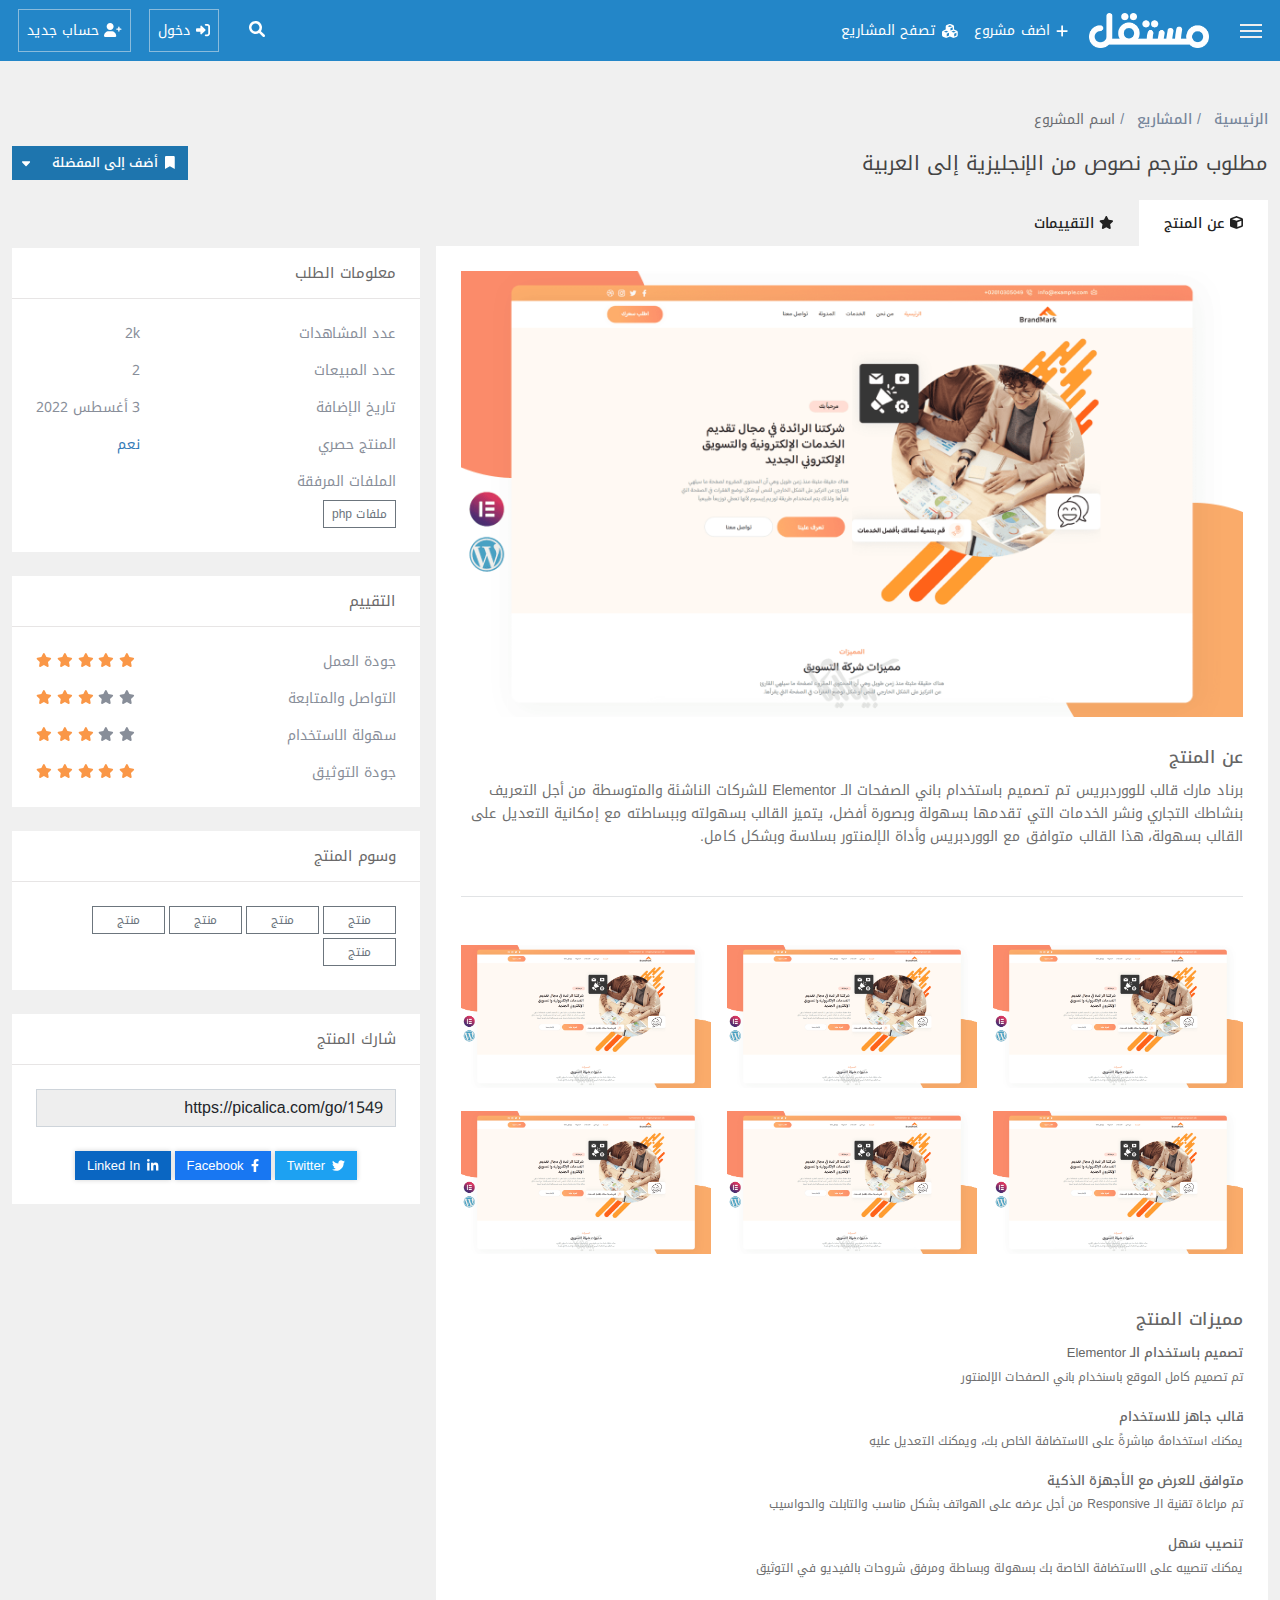
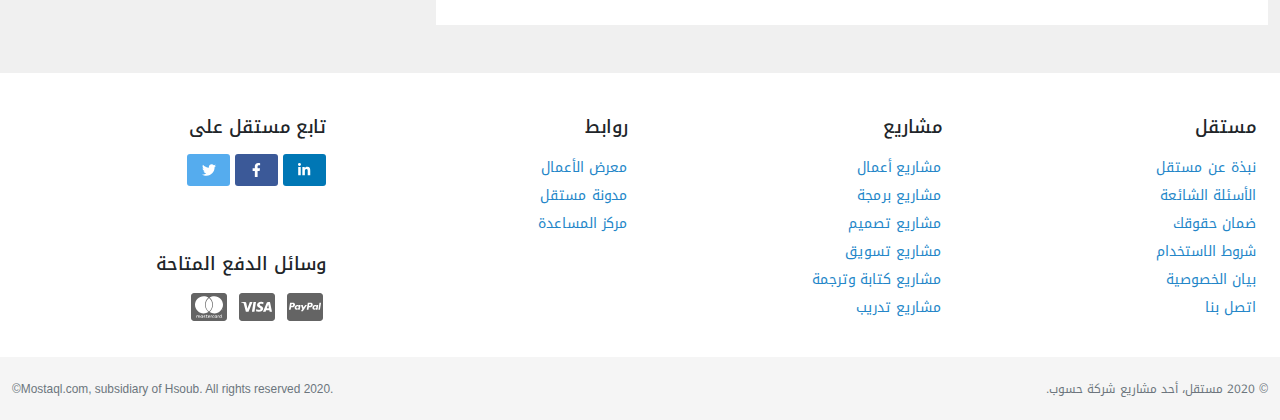
==== commit 6756cbcb: "last update" ====
--- a/project-info.html
+++ b/project-info.html
@@ -5,18 +5,20 @@
   <meta charset="UTF-8">
   <meta http-equiv="X-UA-Compatible" content="IE=edge">
   <meta name="viewport" content="width=device-width, initial-scale=1.0">
-  <!-- Main Css Fonts File   -->
-  <link rel="stylesheet" href="fonts/fontStyle.css">
   <!-- Main Normalize Css File   -->
   <link rel="stylesheet" href="css/normalize.css">
   <!-- Main FontAwesome Css File  -->
   <link rel="stylesheet" href="css/all.min.css">
   <!-- Main Bootstrap-RTL Css File   -->
   <link rel="stylesheet" href="css/bootstrap.rtl.min.css">
+  <!-- Main Fancyapps Css File Cdn   -->
+  <link rel="stylesheet" href="https://cdn.jsdelivr.net/npm/@fancyapps/ui/dist/fancybox.css" />
   <!-- Main Swiper Css File   -->
   <link rel="stylesheet" href="css/swiper-bundle.min.css">
   <!-- Main  Css File   -->
   <link rel="stylesheet" href="css/main.css">
+  <!-- Main Css Fonts File   -->
+  <link rel="stylesheet" href="fonts/fontStyle.css">
   <title>Mostaqel</title>
 </head>
 
@@ -46,312 +48,451 @@
               <a class=" border-0 text-white btn  " href="#"><i class="fas fa-search"></i></a>
             </li>
             <li class="nav-item    ">
-              <a class="nav-link site-menu-item-link--is-button" href="./login.html"><i class="fas fa-sign-in-alt"></i> دخول</a>
+              <a class="nav-link site-menu-item-link--is-button" href="./login.html"><i class="fas fa-sign-in-alt"></i>
+                دخول</a>
             </li>
             <li class="nav-item ">
-              <a class="nav-link site-menu-item-link--is-button" href="./register.html"><i class="fas fa-user-plus"></i> حساب جديد</a>
+              <a class="nav-link site-menu-item-link--is-button" href="./register.html"><i class="fas fa-user-plus"></i>
+                حساب جديد</a>
             </li>
           </ul>
         </form>
       </div>
     </div>
   </nav>
-  <header class="main-header ">
-    <div class="container">
-      <div class="row">
-        <div class="col-lg-2 col-md-1"> </div>
-        <div class="col-lg-8 col-md-10">
-          <h3 class="text-center  text-white nka ">أنجز مشاريعك عبر الإنترنت بسهولة وأمان</h1>
-            <h4 class="text-center  text-white nka">وظّف مستقلين محترفين لإنجاز أعمالك
-          </h3>
-          <div class="  mx-auto  search-field">
-            <input type="text" class="form-control search-project" placeholder="أدخل عنوان المشروع الذي تريد تنفيذه...">
-            <a href="" class="main-bg-color border-0 text-white   start-project nka btn "> ابدأ مشروعك الآن</a>
+  <div class="section-content section-bg-gray py-5">
+    <div class="container-fluid">
+      <nav aria-label="breadcrumb" class="breadcrumb-box">
+        <ol class="breadcrumb">
+          <li class="breadcrumb-item"><a href="index.html">الرئيسية</a></li>
+          <li class="breadcrumb-item"><a href="projects.html">المشاريع</a></li>
+          <li class="breadcrumb-item active" aria-current="page">اسم المشروع</li>
+        </ol>
+      </nav>
+      <div class="info-project">
+        <h5 class="name">مطلوب مترجم نصوص من الإنجليزية إلى العربية</h5>
+        <div class="btn-group">
+          <button type="button" class="btn-drop btn btn-primary"><i class="fa-solid fa-bookmark ml"></i> أضف إلى
+            المفضلة</button>
+          <button type="button" class="btn-drop btn btn-primary dropdown-toggle dropdown-toggle-split"
+            data-bs-toggle="dropdown" aria-expanded="false"><i class="fa-solid fa-sort-down mb"></i></button>
+          <ul class="dropdown-menu">
+            <li><a class="dropdown-item" href="#"><i class="fa-solid fa-flag"></i> تبليغ عن محتوي</a></li>
+          </ul>
+        </div>
+      </div>
+      <div class="row g-3">
+        <div class="col-12 col-md-8">
+          <ul class="nav nav-tabs nav-project" id="myTab" role="tablist">
+            <li class="nav-item" role="presentation">
+              <button class="nav-link active" id="project-tab" data-bs-toggle="tab" data-bs-target="#project-tab-pane"
+                type="button" role="tab" aria-controls="project-tab-pane" aria-selected="true"><i
+                  class="fa fa-cube"></i> عن المنتج</button>
+            </li>
+            <li class="nav-item" role="presentation">
+              <button class="nav-link" id="rate-tab" data-bs-toggle="tab" data-bs-target="#rate-tab-pane" type="button"
+                role="tab" aria-controls="rate-tab-pane" aria-selected="false"><i class="fa fa-star"></i>
+                التقييمات</button>
+            </li>
+          </ul>
+          <div class="tab-content tab-project" id="myTabContent">
+            <div class="tab-pane project-content fade show active" id="project-tab-pane" role="tabpanel"
+              aria-labelledby="project-tab">
+              <div class="img-holder">
+                <img src="images/project-img.png" alt="project image" class="project-image">
+              </div>
+              <div class="text-content">
+                <h6 class="title">عن المنتج</h6>
+                <p class="des">
+                  برناد مارك قالب للووردبريس تم تصميم باستخدام باني الصفحات الـ Elementor للشركات الناشئة والمتوسطة من
+                  أجل التعريف بنشاطك التجاري ونشر الخدمات التي تقدمها بسهولة وبصورة أفضل، يتميز القالب بسهولته وببساطته
+                  مع إمكانية التعديل على القالب بسهولة، هذا القالب متوافق مع الووردبريس وأداة الإلمنتور بسلاسة وبشكل
+                  كامل.
+                </p>
+              </div>
+              <hr class="my-5">
+              <div class="row g-3 mb-5">
+                <div class="col-12 col-md-6 col-lg-4">
+                  <div class="box-img" data-fancybox="" data-caption="" data-src="images/project-img.png">
+                    <img src="images/project-img.png" alt="project img" class="img">
+                  </div>
+                </div>
+                <div class="col-12 col-md-6 col-lg-4">
+                  <div class="box-img" data-fancybox="" data-caption="" data-src="images/project-img.png">
+                    <img src="images/project-img.png" alt="project img" class="img">
+                  </div>
+                </div>
+                <div class="col-12 col-md-6 col-lg-4">
+                  <div class="box-img" data-fancybox="" data-caption="" data-src="images/project-img.png">
+                    <img src="images/project-img.png" alt="project img" class="img">
+                  </div>
+                </div>
+                <div class="col-12 col-md-6 col-lg-4">
+                  <div class="box-img" data-fancybox="" data-caption="" data-src="images/project-img.png">
+                    <img src="images/project-img.png" alt="project img" class="img">
+                  </div>
+                </div>
+                <div class="col-12 col-md-6 col-lg-4">
+                  <div class="box-img" data-fancybox="" data-caption="" data-src="images/project-img.png">
+                    <img src="images/project-img.png" alt="project img" class="img">
+                  </div>
+                </div>
+                <div class="col-12 col-md-6 col-lg-4">
+                  <div class="box-img" data-fancybox="" data-caption="" data-src="images/project-img.png">
+                    <img src="images/project-img.png" alt="project img" class="img">
+                  </div>
+                </div>
+              </div>
+              <div class="text-content">
+                <h6 class="title">مميزات المنتج</h6>
+                <p class="des">
+                <div class="point-write">
+                  <h6 class="title">تصميم باستخدام الـ Elementor</h6>
+                  <p class="des">تم تصميم كامل الموقع باسنخدام باني الصفحات الإلمنتور</p>
+                </div>
+                <div class="point-write">
+                  <h6 class="title">قالب جاهز للاستخدام </h6>
+                  <p class="des">يمكنك استخدامهُ مباشرةً على الاستضافة الخاص بك، ويمكنك التعديل عليهِ </p>
+                </div>
+                <div class="point-write">
+                  <h6 class="title">متوافق للعرض مع الأجهزة الذكية </h6>
+                  <p class="des">تم مراعاة تقنية الـ Responsive من أجل عرضه على الهواتف بشكل مناسب والتابلت والحواسيب
+                  </p>
+                </div>
+                <div class="point-write">
+                  <h6 class="title">تنصيب سَهل</h6>
+                  <p class="des">يمكنك تنصيبه على الاستضافة الخاصة بك بسهولة وبساطة ومرفق شروحات بالفيديو في التوثيق</p>
+                </div>
+                </p>
+              </div>
+            </div>
+            <div class="tab-pane project-content fade" id="rate-tab-pane" role="tabpanel" aria-labelledby="rate-tab">
+              <div class="box-rate mb-4">
+                <h6 class="title">آراء المشترين </h6>
+                <div class="rate-holder">
+                  <p class="rate">جودة العمل </p>
+                  <div class="star-holder">
+                    <i class="star fa fa-star colored"></i>
+                    <i class="star fa fa-star colored"></i>
+                    <i class="star fa fa-star colored"></i>
+                    <i class="star fa fa-star colored"></i>
+                    <i class="star fa fa-star colored"></i>
+                  </div>
+                </div>
+                <div class="rate-holder">
+                  <p class="rate">التواصل والمتابعة </p>
+                  <div class="star-holder">
+                    <i class="star fa fa-star"></i>
+                    <i class="star fa fa-star"></i>
+                    <i class="star fa fa-star"></i>
+                    <i class="star fa fa-star"></i>
+                    <i class="star fa fa-star"></i>
+                  </div>
+                </div>
+                <div class="rate-holder">
+                  <p class="rate">سهولة الاستخدام </p>
+                  <div class="star-holder">
+                    <i class="star fa fa-star"></i>
+                    <i class="star fa fa-star"></i>
+                    <i class="star fa fa-star"></i>
+                    <i class="star fa fa-star"></i>
+                    <i class="star fa fa-star"></i>
+                  </div>
+                </div>
+                <div class="rate-holder">
+                  <p class="rate">جودة التوثيق </p>
+                  <div class="star-holder">
+                    <i class="star fa fa-star"></i>
+                    <i class="star fa fa-star"></i>
+                    <i class="star fa fa-star"></i>
+                    <i class="star fa fa-star"></i>
+                    <i class="star fa fa-star"></i>
+                  </div>
+                </div>
+              </div>
+              <div class="owner-box">
+                <div class="cont">
+                  <div class="box-info">
+                    <div class="holder">
+                      <img src="images/user.png" alt="user img" class="user-img">
+                    </div>
+                    <div class="info">
+                      <a href="#" class="name">عبد الواحد الحدادي</a>
+                      <div class="data">
+                        <div class="icon">
+                          <i class="fa-solid fa-user"></i>
+                          مشتري
+                        </div>
+                        <div class="icon">
+                          <i class="fa-regular fa-clock"></i>
+                          منذ 5 أشهر
+                        </div>
+                      </div>
+                    </div>
+                  </div>
+                  <div class="btn-group btn-options">
+                    <button type="button" class="btn btn-danger dropdown-toggle" data-bs-toggle="dropdown"
+                      aria-expanded="false">
+                      <i class="fa-solid fa-gear"></i>
+                      خيارات
+                      <i class="fa-solid fa-sort-down arrow"></i>
+                    </button>
+                    <ul class="dropdown-menu">
+                      <li><a class="dropdown-item" href="#"><i class="fa-solid fa-flag"></i> التبليغ عن التقييم</a></li>
+                      <li><a class="dropdown-item" href="#"><i class="fa-solid fa-share-nodes"></i> شارك التقييم</a>
+                      </li>
+                    </ul>
+                  </div>
+                </div>
+                <div class="text-content">
+                  ممتاز ومتعاون وقالب رائع للغاية
+                </div>
+              </div>
+              <div class="owner-box vendor">
+                <div class="cont">
+                  <div class="holder-icon">
+                    <img src="images/children.png" alt="mark">
+                  </div>
+                  <div class="box-info">
+                    <div class="holder">
+                      <img src="images/user.png" alt="user img" class="user-img">
+                    </div>
+                    <div class="info">
+                      <a href="#" class="name">عبد الستار صبري</a>
+                      <div class="data">
+                        <div class="icon">
+                          <i class="fa-solid fa-user"></i>
+                          بائع
+                        </div>
+                        <div class="icon">
+                          <i class="fa-regular fa-clock"></i>
+                          منذ 5 أشهر
+                        </div>
+                      </div>
+                    </div>
+                  </div>
+                </div>
+                <div class="text-content">
+                  بالتوفيق لك أخي، سعدتُ بخدمتك وبتوفير منتج مناسب لنشاطك.
+                </div>
+              </div>
+              <div class="owner-box">
+                <div class="cont">
+                  <div class="box-info">
+                    <div class="holder">
+                      <img src="images/user.png" alt="user img" class="user-img">
+                    </div>
+                    <div class="info">
+                      <a href="#" class="name">عبد الواحد الحدادي</a>
+                      <div class="data">
+                        <div class="icon">
+                          <i class="fa-solid fa-user"></i>
+                          مشتري
+                        </div>
+                        <div class="icon">
+                          <i class="fa-regular fa-clock"></i>
+                          منذ 5 أشهر
+                        </div>
+                      </div>
+                    </div>
+                  </div>
+                  <div class="btn-group btn-options">
+                    <button type="button" class="btn btn-danger dropdown-toggle" data-bs-toggle="dropdown"
+                      aria-expanded="false">
+                      <i class="fa-solid fa-gear"></i>
+                      خيارات
+                      <i class="fa-solid fa-sort-down arrow"></i>
+                    </button>
+                    <ul class="dropdown-menu">
+                      <li><a class="dropdown-item" href="#"><i class="fa-solid fa-flag"></i> التبليغ عن التقييم</a></li>
+                      <li><a class="dropdown-item" href="#"><i class="fa-solid fa-share-nodes"></i> شارك التقييم</a>
+                      </li>
+                    </ul>
+                  </div>
+                </div>
+                <div class="text-content">
+                  ممتاز ومتعاون وقالب رائع للغاية
+                </div>
+              </div>
+              <div class="owner-box vendor">
+                <div class="cont">
+                  <div class="holder-icon">
+                    <img src="images/children.png" alt="mark">
+                  </div>
+                  <div class="box-info">
+                    <div class="holder">
+                      <img src="images/user.png" alt="user img" class="user-img">
+                    </div>
+                    <div class="info">
+                      <a href="#" class="name">عبد الستار صبري</a>
+                      <div class="data">
+                        <div class="icon">
+                          <i class="fa-solid fa-user"></i>
+                          بائع
+                        </div>
+                        <div class="icon">
+                          <i class="fa-regular fa-clock"></i>
+                          منذ 5 أشهر
+                        </div>
+                      </div>
+                    </div>
+                  </div>
+                </div>
+                <div class="text-content">
+                  بالتوفيق لك أخي، سعدتُ بخدمتك وبتوفير منتج مناسب لنشاطك.
+                </div>
+              </div>
+            </div>
+          </div>
+        </div>
+        <div class="col-12 col-md-4">
+          <div class=" bg-white mb-4 mt-5">
+            <h6 class="container-md mb-4 px-4 py-3 fw-normal color-222 border-b fs-15px">
+              معلومات الطلب
+            </h6>
+            <div class="container-md">
+              <div class="container-md d-flex align-items-center justify-content-between gap-3">
+                <div>
+                  <p class="mb-3">
+                    عدد المشاهدات
+                  </p>
+                  <p class="mb-3">
+                    عدد المبيعات
+                  </p>
+                  <p class="mb-3">
+                    تاريخ الإضافة
+                  </p>
+                  <p class="mb-0">
+                    المنتج حصري
+                  </p>
+                </div>
+                <div>
+                  <p class="mb-3">
+                    2k
+                  </p>
+                  <p class="mb-3">
+                    2
+                  </p>
+                  <p class="mb-3">
+                    3 أغسطس 2022
+                  </p>
+                  <p class="mb-0">
+                    <a href="#">نعم</a>
+                  </p>
+                </div>
+              </div>
+              <div class="container-md">
+                <div class="mt-3 pb-4">
+                  الملفات المرفقة
+                  <div class="btn-holders mt-2 d-flex align-items-center gap-1 flex-wrap">
+                    <a href="#" class="btn btn-outline-secondary btn-sm rounded-0">ملفات php</a>
+                  </div>
+                </div>
+              </div>
+            </div>
+          </div>
+          <div class=" bg-white mb-4">
+            <h6 class="container-md mb-4 px-4 py-3 fw-normal color-222 border-b fs-15px">
+              التقييم
+            </h6>
+            <div class="container-md">
+              <div class="container-md d-flex align-items-center justify-content-between gap-3 pb-4">
+                <div>
+                  <p class="mb-3">
+                    جودة العمل
+                  </p>
+                  <p class="mb-3">
+                    التواصل والمتابعة
+                  </p>
+                  <p class="mb-3">
+                    سهولة الاستخدام
+                  </p>
+                  <p class="mb-0">
+                    جودة التوثيق
+                  </p>
+                </div>
+                <div>
+                  <p class="mb-3">
+                    <i class="star fa fa-star fs-12px gold-star"></i>
+                    <i class="star fa fa-star fs-12px gold-star"></i>
+                    <i class="star fa fa-star fs-12px gold-star"></i>
+                    <i class="star fa fa-star fs-12px gold-star"></i>
+                    <i class="star fa fa-star fs-12px gold-star"></i>
+                  </p>
+                  <p class="mb-3">
+                    <i class="star fa fa-star fs-12px"></i>
+                    <i class="star fa fa-star fs-12px"></i>
+                    <i class="star fa fa-star fs-12px gold-star"></i>
+                    <i class="star fa fa-star fs-12px gold-star"></i>
+                    <i class="star fa fa-star fs-12px gold-star"></i>
+                  </p>
+                  <p class="mb-3">
+                    <i class="star fa fa-star fs-12px"></i>
+                    <i class="star fa fa-star fs-12px"></i>
+                    <i class="star fa fa-star fs-12px gold-star"></i>
+                    <i class="star fa fa-star fs-12px gold-star"></i>
+                    <i class="star fa fa-star fs-12px gold-star"></i>
+                  </p>
+                  <p class="mb-0">
+                    <i class="star fa fa-star fs-12px gold-star"></i>
+                    <i class="star fa fa-star fs-12px gold-star"></i>
+                    <i class="star fa fa-star fs-12px gold-star"></i>
+                    <i class="star fa fa-star fs-12px gold-star"></i>
+                    <i class="star fa fa-star fs-12px gold-star"></i>
+                  </p>
+                </div>
+              </div>
+            </div>
+          </div>
+          <div class=" bg-white mb-4">
+            <h6 class="container-md mb-4 px-4 py-3 fw-normal color-222 border-b fs-15px">
+              وسوم المنتج
+            </h6>
+            <div class="container-md">
+              <div class="container-md d-flex align-items-center justify-content-between gap-3 pb-4">
+                <div class="btn-holders d-flex align-items-center gap-1 flex-wrap">
+                  <div class="btn btn-outline-secondary btn-sm rounded-0 px-4 py-1">منتج</div>
+                  <div class="btn btn-outline-secondary btn-sm rounded-0 px-4 py-1">منتج</div>
+                  <div class="btn btn-outline-secondary btn-sm rounded-0 px-4 py-1">منتج</div>
+                  <div class="btn btn-outline-secondary btn-sm rounded-0 px-4 py-1">منتج</div>
+                  <div class="btn btn-outline-secondary btn-sm rounded-0 px-4 py-1">منتج</div>
+                </div>
+              </div>
+            </div>
+          </div>
+          <div class=" bg-white mb-4">
+            <h6 class="container-md mb-4 px-4 py-3 fw-normal color-222 border-b fs-15px">
+              شارك المنتج
+            </h6>
+            <div class="container-md">
+              <div class="container-md d-flex align-items-center justify-content-between gap-3">
+                <div class="inp-holder w-100">
+                  <input type="url" name="" id="" readonly class="form-control rounded-0"
+                    value="https://picalica.com/go/1549">
+                </div>
+              </div>
+              <div class="container-md pb-4">
+                <div class="d-flex align-items-center  justify-content-center gap-1  mt-4 flex-wrap">
+                  <a href="" class="btn-social bg-tw">
+                    <i class="fa-brands fa-twitter"></i>
+                    twitter
+                  </a>
+                  <a href="" class="btn-social bg-fac">
+                    <i class="fa-brands fa-facebook-f"></i>
+                    facebook
+                  </a>
+                  <a href="" class="btn-social bg-li">
+                    <i class="fa-brands fa-linkedin-in"></i>
+                    linked in
+                  </a>
+                </div>
+              </div>
+            </div>
           </div>
         </div>
       </div>
     </div>
-    <div class="more-info">
-      <p class="text-center nka"><a class="text-white" href="#howWork">معلومات اكثر <span class="d-block mt-2"><img
-              src="./images/read-more.svg" alt=""> </span></a></p>
-    </div>
-  </header>
-  <section class=" section-title how-work" id="howWork">
-    <div class="container ">
-      <h3 class="text-center  main-color">كيف يعمل مستقل؟</h3>
-      <div class="row">
-        <div class="col-md-6 mt-4 list-with-icons">
-          <div>
-            <h5><i class="fas fa-check-circle main-color"></i> أضف المشروع</h5>
-            <p>أضف تفاصيل مشروعك والمهارات المطلوبة لإنجازة وابدأ باستقبال عروض المستقلين عليه.</p>
-          </div>
-          <div>
-            <h5><i class="fas fa-check-circle main-color"></i> اختر العرض المناسب</h5>
-            <p>من بين العروض المقدمة لمشروعك، اختر العرض المناسب لمتطلبات المشروع ثم ابدأ مباشرة مرحلة التنفيذ.</p>
-          </div>
-          <div>
-            <h5><i class="fas fa-check-circle main-color"></i> استلم المشروع</h5>
-            <p>سيعمل المستقل الذي اخترته معك حتى انتهاء مشروعك وتسليم مشروعك بشكل كامل كما أردته.</p>
-          </div>
-        </div>
-        <div class="col-md-6 mt-4">
-          <iframe class="w-100 h-100" src="https://www.youtube.com/embed/seO4l0shva0" frameborder="0"
-            allow="accelerometer; autoplay; encrypted-media; gyroscope; picture-in-picture" allowfullscreen></iframe>
-        </div>
-      </div>
-    </div>
-  </section>
-  <section class=" section-title main-bg-color  thumb">
-    <div class="container ">
-      <h3 class="text-center text-white">لماذا مستقل؟</h3>
-      <div class="row ">
-        <div class="col-md-4 col-6  why-item  text-center">
-          <div class="mb-4">
-            <img src="./images/startup.svg" alt="">
-          </div>
-          <div class="text-white">
-            <h5>نفّذ مشاريعك بسهولة</h5>
-            <p>اطرح مشروعك واترك مهمة تنفيذه لأفضل خبراء الوطن العربي</p>
-          </div>
-        </div>
-        <div class="col-md-4 col-6  why-item  text-center">
-          <div class="mb-4">
-            <img src="./images/like.svg" alt="">
-          </div>
-          <div class="text-white">
-            <h5>وظّف أفضل المستقلين</h5>
-            <p>زُر ملفات المستقلين، اطلع على أعمالهم السابقة وظف الأفضل</p>
-          </div>
-        </div>
-        <div class="col-md-4 col-6  why-item  text-center">
-          <div class="mb-4">
-            <img src="./images/laptop.svg" alt="">
-          </div>
-          <div class="text-white">
-            <h5>ادفع بكل أريحية</h5>
-            <p>لن تدفع سوى مقابل ما يتم إنجازه من وظائف</p>
-          </div>
-        </div>
-        <div class="col-md-4 col-6  why-item  text-center">
-          <div class="mb-4">
-            <img src="./images/teamwork.svg" alt="">
-          </div>
-          <div class="text-white">
-            <h5>ابنِ فريق عمل متكامل</h5>
-            <p>خبراء في مختلف المجالات ومن مختلف البلدان</p>
-          </div>
-        </div>
-        <div class="col-md-4 col-6  why-item  text-center">
-          <div class="mb-4">
-            <img src="./images/handshake.svg" alt="">
-          </div>
-          <div class="text-white">
-            <h5>انجز أعمالك بسرعه</h5>
-            <p>اختر أفضل المستقلين وأرسل له الوظيفة مباشرة مع ضمان كامل حقوقك</p>
-          </div>
-        </div>
-        <div class="col-md-4 col-6  why-item  text-center">
-          <div class="mb-4">
-            <img src="./images/dollar-symbol.svg" alt="">
-          </div>
-          <div class="text-white">
-            <h5>نفذ مشاريعك بتكاليف أقل</h5>
-            <p>وظّف أفضل الخبرات حسبما يتناسب مع ميزانيتك</p>
-          </div>
-        </div>
-      </div>
-    </div>
-  </section>
-  <section class=" section-title sections bg-light-gray  thumb">
-    <div class="container ">
-      <h3 class="text-center main-color">أقسام مستقل</h3>
-      <div class="row ">
-        <div class="col-md-4 col-6  why-item  text-center">
-          <div class="mb-4">
-            <img src="./images/transfer-1.svg" alt="">
-          </div>
-          <div class="">
-            <h5><a href="" class="text-link">أعمال وخدمات استشارية وإدارية</a></h5>
-
-          </div>
-        </div>
-        <div class="col-md-4 col-6  why-item  text-center">
-          <div class="mb-4">
-            <img src="./images/laptop-1.svg" alt="">
-          </div>
-          <div class="">
-            <h5><a href="" class="text-link"> برمجة، تطوير وبناء المواقع والتطبيقات</a></h5>
-
-          </div>
-        </div>
-        <div class="col-md-4 col-6  why-item  text-center">
-          <div class="mb-4">
-            <img src="./images/graphic.svg" alt="">
-          </div>
-          <div class="">
-            <h5><a href="" class="text-link"> تصميم وأعمال فنية وإبداعية</a></h5>
-
-          </div>
-        </div>
-        <div class="col-md-4 col-6  why-item  text-center">
-          <div class="mb-4">
-            <img src="./images/pie-chart.svg" alt="">
-          </div>
-          <div class="">
-            <h5><a href="" class="text-link"> تسويق إلكتروني ومبيعات</a></h5>
-
-          </div>
-        </div>
-        <div class="col-md-4 col-6  why-item  text-center">
-          <div class="mb-4">
-            <img src="./images/computer.svg" alt="">
-          </div>
-          <div class="">
-            <h5><a href="" class="text-link"> كتابة، تحرير، ترجمة ولغات</a></h5>
-
-          </div>
-        </div>
-        <div class="col-md-4 col-6  why-item  text-center">
-          <div class="mb-4">
-            <img src="./images/transfer.svg" alt="">
-          </div>
-          <div class="">
-            <h5><a href="" class="text-link"> تدريب، تعليم ومساعدة عن بعد</a></h5>
-
-          </div>
-        </div>
-      </div>
-    </div>
-  </section>
-  <section class=" section-title faqs  thumb">
-    <div class="container ">
-      <h3 class="text-center main-color">الأسئلة الشائعة</h3>
-      <div class="row mt-5">
-        <div class="col-lg-6 ">
-          <div class="accordion " id="accordionExample">
-            <div class="card mb-4 border">
-              <div class="card-header border-bottom-0 bg-white" id="headingOne">
-                <h2 class="mb-0">
-                  <button class="btn btn-link collapsed text-dark" type="button" data-toggle="collapse"
-                    data-target="#collapseOne2" aria-expanded="true" aria-controls="collapseOne">
-                    ما هو مستقل ؟
-                  </button>
-                </h2>
-              </div>
-              <div id="collapseOne2" class="collapse " aria-labelledby="headingOne" data-parent="#accordionExample">
-                <div class="card-body">
-                  مستقل هو منصة عربية تتيح لأصحاب المشاريع والشركات التعاقد مع مستقلين محترفين للقيام بأعمالهم، وبنفس
-                  الوقت يتيح للمستقلين المحترفين مكانًا لإيجاد مشاريع يعملون عليها ويكسبون من خلالها.
-                </div>
-              </div>
-            </div>
-            <div class="card mb-4 border">
-              <div class="card-header border-bottom-0 bg-white" id="headingTwo">
-                <h2 class="mb-0">
-                  <button class="btn btn-link collapsed text-dark" type="button" data-toggle="collapse"
-                    data-target="#collapseTwo2" aria-expanded="false" aria-controls="collapseTwo">
-                    لماذا التوظيف عن بعد عبر مستقل هو الخيار الأفضل لي؟
-                  </button>
-                </h2>
-              </div>
-              <div id="collapseTwo2" class="collapse" aria-labelledby="headingTwo" data-parent="#accordionExample">
-                <div class="card-body">
-                  في السنوات الأخيرة انتشر على الصعيد العالمي نظام التوظيف عن بُعد، حيث تلجأ العديد من الشركات والمؤسسات
-                  – وكذلك الأفراد – إلى الاستعانة بأفراد يعملون عن بُعد من المنزل أو أي مكان في العالم عبر الإنترنت.
-
-                  التوظيف عن بعد لا يعترف بوجود الحدود الجغرافية؛ فبإمكانك توظيف مستقلين موهوبين ومبدعين من كل أنحاء
-                  العالم، فيعمل كل واحد منهم من المكان المُفضل بالنسبة له بأريحية تامة، وفي الأوقات التي يحددها لنفسه؛
-                  وبذلك ستتوفر للموظفين كافة العوامل الدافعة للإنتاج، وستتوفر للشركات مميزات منها انخفاض التكلفة وتوفير
-                  جزء كبير من المال مع زيادة الإنتاجية، بالإضافة إلى الراحة الجسدية والنفسية.
-                </div>
-              </div>
-            </div>
-            <div class="card mb-4 border">
-              <div class="card-header border-bottom-0 bg-white" id="headingThree">
-                <h2 class="mb-0">
-                  <button class="btn btn-link collapsed text-dark" type="button" data-toggle="collapse"
-                    data-target="#collapseThree3" aria-expanded="false" aria-controls="collapseThree">
-                    ماذا سيحدث بعد نشر مشروعي على مستقل؟
-                  </button>
-                </h2>
-              </div>
-              <div id="collapseThree3" class="collapse" aria-labelledby="headingThree" data-parent="#accordionExample">
-                <div class="card-body">
-                  بعد نشر مشروعك، سيبقى معلقًا بانتظار المراجعة من قبل الدعم الفني لموقع مستقل. وبعدها إمّا تتم الموافقة
-                  عليه فيصلك إشعار بالموافقة ثم يظهر المشروع لجميع المستقلين للتقدم بعروضهم عليه، أو يتم رفضه مع ذكر
-                  الأسباب التي أدت لذلك لكي تقوم بتعديله وإرساله من جديد للمراجعة والقبول.
-                </div>
-              </div>
-            </div>
-          </div>
-        </div>
-        <div class="col-lg-6 ">
-          <div class="accordion" id="accordionExample1">
-            <div class="card mb-4 border">
-              <div class="card-header border-bottom-0 bg-white" id="headingOne">
-                <h2 class="mb-0">
-                  <button class="btn btn-link collapsed text-dark" type="button" data-toggle="collapse"
-                    data-target="#collapseOne" aria-expanded="true" aria-controls="collapseOne">
-                    كيف يمكن أن أستفيد منه؟
-                  </button>
-                </h2>
-              </div>
-
-              <div id="collapseOne" class="collapse " aria-labelledby="headingOne" data-parent="#accordionExample1">
-                <div class="card-body">
-                  في منصة مستقل تستطيع إضافة مشروعك كإنشاء موقع ويب أو تطبيق جوال أو حتى تصميم شعار وتلقي عروض من
-                  المستقلين المحترفين المهتمين بالعمل عليه لتقارن بين العروض وتختار أفضلها، ثم تقوم بتوظيف المستقل صاحب
-                  أفضل عرض وتتولى المتابعة معه حتى إتمام تنفيذ مشروعك، كما يمكنك البحث بنفسك عن أفضل المستقلين وتعرض
-                  عليهم مشروعك بشكل مباشر للعمل عليه.
-                </div>
-              </div>
-            </div>
-            <div class="card mb-4 border">
-              <div class="card-header border-bottom-0 bg-white" id="headingTwo">
-                <h2 class="mb-0">
-                  <button class="btn btn-link collapsed text-dark" type="button" data-toggle="collapse"
-                    data-target="#collapseTwo" aria-expanded="false" aria-controls="collapseTwo">
-                    ما هي المجالات التي يمكنني أن أوظف فيها مستقلين عن بعد؟
-                  </button>
-                </h2>
-              </div>
-              <div id="collapseTwo" class="collapse" aria-labelledby="headingTwo" data-parent="#accordionExample1">
-                <div class="card-body">
-                  تلجأ الشركات إلى توظيف العاملين عن بُعد في مختلف التخصصات، منها على سبيل المثال لا الحصر العاملين في
-                  مجال البرمجة، وتحرير النصوص، والتسويق الإلكتروني، والتصميم والإعلانات، والترجمة،وادخال البيانات،
-                  وكتابة المقالات، وبعض أعمال العلاقات العامة عبر الإنترنت، وتصميم المواقع الإلكترونية وإدارة المواقع
-                  الإلكترونية، والدراسات والتحاليل السوقية وغيرها من التخصصات.
-                </div>
-              </div>
-            </div>
-            <div class="card mb-4 border">
-              <div class="card-header border-bottom-0 bg-white" id="headingThree">
-                <h2 class="mb-0">
-                  <button class="btn btn-link collapsed text-dark" type="button" data-toggle="collapse"
-                    data-target="#collapseThree" aria-expanded="false" aria-controls="collapseThree">
-                    كيف يضمن موقع مستقل حقوقي؟
-                  </button>
-                </h2>
-              </div>
-              <div id="collapseThree" class="collapse" aria-labelledby="headingThree" data-parent="#accordionExample1">
-                <div class="card-body">
-                  موقع مستقل يضمن لك حقك المالي بشكل كامل فلا داع ﻷي قلق، كن مطمئنا عند إنشاء أي مشاريع جديدة أو تقديم
-                  عروضك على المشاريع المعروضة في الموقع، حيث يقوم موقع مستقل بدور الوسيط بين صاحب المشروع وبين المستقل
-                  ويحمي حقوق الطرفين المالية في حال الالتزام بشروط موقع مستقل وبنود الضمان وتوضيح الاتفاق تماما.
-                </div>
-              </div>
-            </div>
-          </div>
-        </div>
-      </div>
-    </div>
-  </section>
-  <section class=" section-title sections  thumb main-bg-color">
-    <div class="container ">
-      <h3 class="text-center main-color text-white">هل أنت جاهز لبدء مشروعك الخاص؟ <button
-          class="btn btn-lg text-primary bg-white mr-2 btn-default">ابدأ الآن</button></h3>
-    </div>
-  </section>
+  </div>
   <footer>
     <div class="container-fluid pdn--vl">
       <div class="job-type">
@@ -424,11 +565,7 @@
             </div>
           </div>
         </div>
-
-
       </div>
-    </div>
-    </div>
     </div>
     <div class="bg-gray-lighter">
       <div class=" last-footer container-fluid">
@@ -441,16 +578,28 @@
       </div>
     </div>
   </footer>
- <!-- Main Js Jquery File -->
- <script src="js/jquery-3.3.1.min.js"></script>
- <!-- Main Js FontAwesome File -->
- <script src="js/all.min.js"></script>
- <!-- Main Js Bootstrap File -->
- <script src="js/bootstrap.bundle.min.js"></script>
- <!-- Main Js Swiper File -->
- <script src="js/swiper-bundle.min.js"></script>
- <!-- Main Js File -->
- <script src="js/main.js"></script>
+  <!-- Main Js Jquery File -->
+  <script src="js/jquery-3.3.1.min.js"></script>
+  <!-- Main Js FontAwesome File -->
+  <script src="js/all.min.js"></script>
+  <!-- Main Js Bootstrap File -->
+  <script src="js/bootstrap.bundle.min.js"></script>
+  <!-- Main Js Fancyapps File Cdn -->
+  <script src="https://cdn.jsdelivr.net/npm/@fancyapps/ui@4.0/dist/fancybox.umd.js"></script>
+  <script>
+    Fancybox.bind("[data-fancybox", {
+      groupAll: true, // Group all items
+      Toolbar: {
+        display: [
+          "close",
+        ],
+      },
+    });
+  </script>
+  <!-- Main Js Swiper File -->
+  <script src="js/swiper-bundle.min.js"></script>
+  <!-- Main Js File -->
+  <script src="js/main.js"></script>
 </body>
 
 </html>--- a/css/main.css
+++ b/css/main.css
@@ -57,24 +57,12 @@
   width: 150px;
 }
 
-.main-bg-color {
-  background-color: #2386c8;
-}
-
-.bg-light-gray {
-  background: #f2f2f2;
-}
-
-.bg-gray-lighter {
-  background-color: #f5f5f5;
-}
-
 .main-color {
   color: #2386c8;
 }
 
 .color-222 {
-  color: #222;
+  color: #6a6969;
 }
 
 .color-777 {
@@ -83,6 +71,14 @@
 
 .green-color {
   color: #3bc100;
+}
+
+.border-b {
+  border-bottom: 1px solid #e7e5e5;
+}
+
+.gold-star {
+  color: #fa9747;
 }
 
 .opacity-0_5 {
@@ -121,16 +117,297 @@
   background-color: rgb(233, 233, 233) !important;
 }
 
-.form-control {
+.btn-group .btn-drop {
+  font-size: 13px;
+  font-weight: 500;
+  border-radius: 0px;
+  background-color: #1e75ae;
+  border-color: #1e75ae;
+}
+.btn-group .btn-drop i.mb,
+.btn-group .btn-drop svg.mb {
+  margin-bottom: 2px;
+}
+.btn-group .btn-drop i.ml,
+.btn-group .btn-drop svg.ml {
+  margin-left: 3px;
+}
+.btn-group .btn-drop:hover {
+  background-color: #2386c8;
+}
+.btn-group .btn-drop:focus {
+  box-shadow: none;
+}
+
+.dropdown-menu > li > a {
+  font-family: "Noto Kufi Arabic";
+  font-size: 12px;
+}
+.dropdown-menu > li > a i,
+.dropdown-menu > li > a svg {
+  margin-left: 1px;
+}
+
+.nav-project {
+  border: none;
+}
+.nav-project .nav-item .nav-link {
+  border-radius: 0;
+  border: none;
+  font-size: 14px;
+  font-weight: 500;
+  font-family: "Noto Kufi Arabic";
+  color: #222;
+  padding: 13px 25px;
+}
+.nav-project .nav-item .nav-link i,
+.nav-project .nav-item .nav-link svg {
+  font-size: 13px;
+}
+.nav-project .nav-item .nav-link.active {
+  background-color: #fff;
+}
+.nav-project .nav-item .nav-link.active:hover {
+  color: #000;
+}
+.nav-project .nav-item .nav-link:hover {
+  color: #2386c8;
+}
+
+.tab-project .project-content {
+  background-color: #fff;
+  padding: 25px;
+}
+.tab-project .project-content .img-holder {
   width: 100%;
-  height: 40px;
-  padding: 6px 12px;
-  background-color: #f7f9fc;
-  background-image: none;
-  border: 1px solid #aaafb9;
-  border-radius: 2px;
-  box-shadow: inset 0 1px 1px rgba(0, 0, 0, 0.075);
-  transition: border-color 0.15s ease-in-out, box-shadow 0.15s ease-in-out;
+  min-height: 300px;
+  max-height: 500px;
+  margin-bottom: 30px;
+}
+.tab-project .project-content .img-holder .project-image {
+  width: 100%;
+  height: 100%;
+}
+
+.btn-options .dropdown-toggle {
+  border: 1px solid #f1f1f1;
+  border-radius: 0px;
+  font-size: 13px;
+  background-color: #f1f1f1;
+  padding: 6px 15px;
+  color: #000;
+  transition: 0.3s;
+}
+.btn-options .dropdown-toggle i,
+.btn-options .dropdown-toggle svg {
+  font-size: 11px;
+}
+.btn-options .dropdown-toggle i.arrow,
+.btn-options .dropdown-toggle svg.arrow {
+  margin-bottom: 2px;
+  margin-right: 4px;
+}
+.btn-options .dropdown-toggle:hover {
+  border-color: #dae0e5;
+  background-color: #dae0e5;
+}
+.btn-options .dropdown-toggle:focus {
+  background-color: #dae0e5;
+  box-shadow: none;
+}
+
+.btn-social {
+  display: flex;
+  align-items: center;
+  justify-content: center;
+  gap: 7px;
+  padding: 5px 12px;
+  font-weight: 500;
+  font-size: 13px;
+  box-shadow: 0px 0px 5px 0 rgba(0, 0, 0, 0.18);
+  text-transform: capitalize;
+}
+.btn-social.bg-li, .btn-social.bg-fac, .btn-social.bg-tw {
+  color: #fff;
+  border-color: rgba(0, 0, 0, 0.2);
+}
+.btn-social.bg-li {
+  background-color: #0a66c2;
+}
+.btn-social.bg-fac {
+  background-color: #1877f2;
+}
+.btn-social.bg-tw {
+  background-color: #1da1f2;
+}
+
+.breadcrumb-box .breadcrumb .breadcrumb-item::before {
+  padding: 0 5px;
+  color: #77869b;
+}
+.breadcrumb-box .breadcrumb .breadcrumb-item a {
+  color: #77869b;
+  font-size: 14px;
+  font-weight: 500;
+}
+.breadcrumb-box .breadcrumb .breadcrumb-item a:hover {
+  color: #8ea0b9;
+}
+.breadcrumb-box .breadcrumb .breadcrumb-item.active {
+  color: #6a6c70;
+  font-size: 14px;
+}
+
+.info-project {
+  display: flex;
+  align-items: center;
+  justify-content: space-between;
+  flex-wrap: wrap;
+  margin-bottom: 20px;
+}
+.info-project .name {
+  font-size: 20px;
+  font-weight: 400;
+  color: #444;
+  margin-bottom: 0;
+}
+
+.text-content .title {
+  color: #666;
+  font-size: 17px;
+  margin-bottom: 12px;
+}
+.text-content .des {
+  color: #707070;
+  font-size: 14px;
+  line-height: 23px;
+}
+.text-content .point-write {
+  margin-bottom: 20px;
+}
+.text-content .point-write .title {
+  color: #666;
+  font-size: 13px;
+  margin-bottom: 5px;
+}
+.text-content .point-write .des {
+  color: #707070;
+  font-size: 12px;
+  line-height: 23px;
+}
+
+.box-img {
+  cursor: pointer;
+  width: 100%;
+  min-height: 150px;
+  max-height: 300px;
+}
+.box-img .img {
+  width: 100%;
+  height: 100%;
+  -o-object-fit: cover;
+     object-fit: cover;
+}
+
+.box-rate .title {
+  margin-bottom: 20px;
+  font-weight: 400;
+  font-size: 15px;
+  color: #2386c8;
+}
+.box-rate .rate-holder {
+  display: flex;
+  align-items: center;
+  justify-content: space-between;
+  margin-bottom: 13px;
+}
+.box-rate .rate-holder .rate {
+  color: #707070;
+  margin-bottom: 0px;
+}
+.box-rate .rate-holder .star-holder {
+  display: flex;
+  align-items: center;
+  justify-content: space-between;
+  justify-content: flex-end;
+  gap: 5px;
+}
+.box-rate .rate-holder .star-holder i.colored,
+.box-rate .rate-holder .star-holder svg.colored {
+  color: #fa9747;
+}
+
+.owner-box:not(:last-child) {
+  margin-bottom: 20px;
+}
+.owner-box .cont {
+  display: flex;
+  align-items: center;
+  justify-content: space-between;
+  flex-wrap: wrap;
+  margin-bottom: 12px;
+}
+.owner-box .cont .box-info {
+  display: flex;
+  align-items: center;
+  justify-content: center;
+  justify-content: flex-start;
+  gap: 10px;
+}
+.owner-box .cont .box-info .holder {
+  width: 60px;
+  height: 60px;
+  border-radius: 50%;
+}
+.owner-box .cont .box-info .holder .user-img {
+  width: 100%;
+  height: 100%;
+  -o-object-fit: cover;
+     object-fit: cover;
+  border-radius: 50%;
+}
+.owner-box .cont .box-info .info .name {
+  font-weight: 500;
+  font-size: 12px;
+  margin-bottom: 7px;
+  display: block;
+}
+.owner-box .cont .box-info .info .data {
+  display: flex;
+  align-items: center;
+  justify-content: center;
+  justify-content: flex-start;
+  flex-wrap: wrap;
+  gap: 10px;
+}
+.owner-box .cont .box-info .info .data .icon {
+  font-size: 11px;
+}
+.owner-box .cont .box-info .info .data .icon i, .owner-box .cont .box-info .info .data .icon svg {
+  font-size: 9px;
+}
+.owner-box .text-content {
+  font-size: 12px;
+}
+.owner-box.vendor .cont {
+  justify-content: flex-start;
+}
+.owner-box.vendor .cont .holder-icon {
+  margin-left: 65px;
+  transform: translate(-55px, -15px);
+}
+.owner-box.vendor .cont .box-info {
+  flex: 1;
+}
+.owner-box.vendor .text-content {
+  margin-right: 105px;
+}
+
+input[readonly] {
+  background-color: #eeeeee;
+}
+input[readonly]:focus {
+  background-color: #eeeeee;
 }
 
 * {
@@ -185,6 +462,26 @@
 input:focus::placeholder {
   opacity: 0;
   transition: 0.3s;
+}
+
+.section-content {
+  min-height: calc(100vh - 61px - 347.22px);
+}
+
+.section-bg-gray {
+  background-color: #f0f0f0;
+}
+
+.main-bg-color {
+  background-color: #2386c8;
+}
+
+.bg-light-gray {
+  background: #f2f2f2;
+}
+
+.bg-gray-lighter {
+  background-color: #f5f5f5;
 }
 
 /* navbar css style */
@@ -273,12 +570,6 @@
   justify-content: center;
   align-items: center;
   margin-left: 8px;
-}
-
-.form-control:focus {
-  border: 0;
-  outline: 0;
-  box-shadow: none;
 }
 
 header {
@@ -587,16 +878,6 @@
   background-color: #fff;
 }
 
-.form-control {
-  padding: 9px 10px;
-  display: block;
-  font-size: 14px;
-  line-height: 1.42857;
-  color: #888e99;
-  border: 1px solid #ccc;
-  background-color: #fff;
-}
-
 output {
   display: block;
   font-size: 14px;
@@ -621,17 +902,7 @@
   font-size: 14px;
 }
 
-form input:focus {
-  border: 1px solid #ddd;
-}
-form input:active {
-  border: 1px solid #ddd;
-}
-form .form-control:focus {
-  border: 1px solid #ddd;
-}
-
-.btn-primary {
+.primary-btn {
   color: #fff;
   background-color: #2caae2;
   border-color: #2caae2;
@@ -718,13 +989,6 @@
 }
 
 .nav {
-  font-family: "NotoKufiArabic";
-  font-size: 14px;
-  font-family: "NotoKufiArabic", "Open Sans", "Helvetica Neue", Helvetica, Arial, sans-serif;
-  font-size: 14px;
-}
-
-.btn {
   font-family: "NotoKufiArabic";
   font-size: 14px;
   font-family: "NotoKufiArabic", "Open Sans", "Helvetica Neue", Helvetica, Arial, sans-serif;
@@ -1044,26 +1308,6 @@
   padding: 14px;
 }
 
-h1 {
-  font-family: "NotoKufiArabic", "Open Sans", "Helvetica Neue", Helvetica, Arial, sans-serif;
-  line-height: 1.84;
-}
-
-h3 {
-  font-family: "NotoKufiArabic", "Open Sans", "Helvetica Neue", Helvetica, Arial, sans-serif;
-  line-height: 1.84;
-}
-
-h5 {
-  font-family: "NotoKufiArabic", "Open Sans", "Helvetica Neue", Helvetica, Arial, sans-serif;
-  line-height: 1.84;
-}
-
-h6 {
-  font-family: "NotoKufiArabic", "Open Sans", "Helvetica Neue", Helvetica, Arial, sans-serif;
-  line-height: 1.84;
-}
-
 .home-page h4 {
   font-size: 18px;
 }
